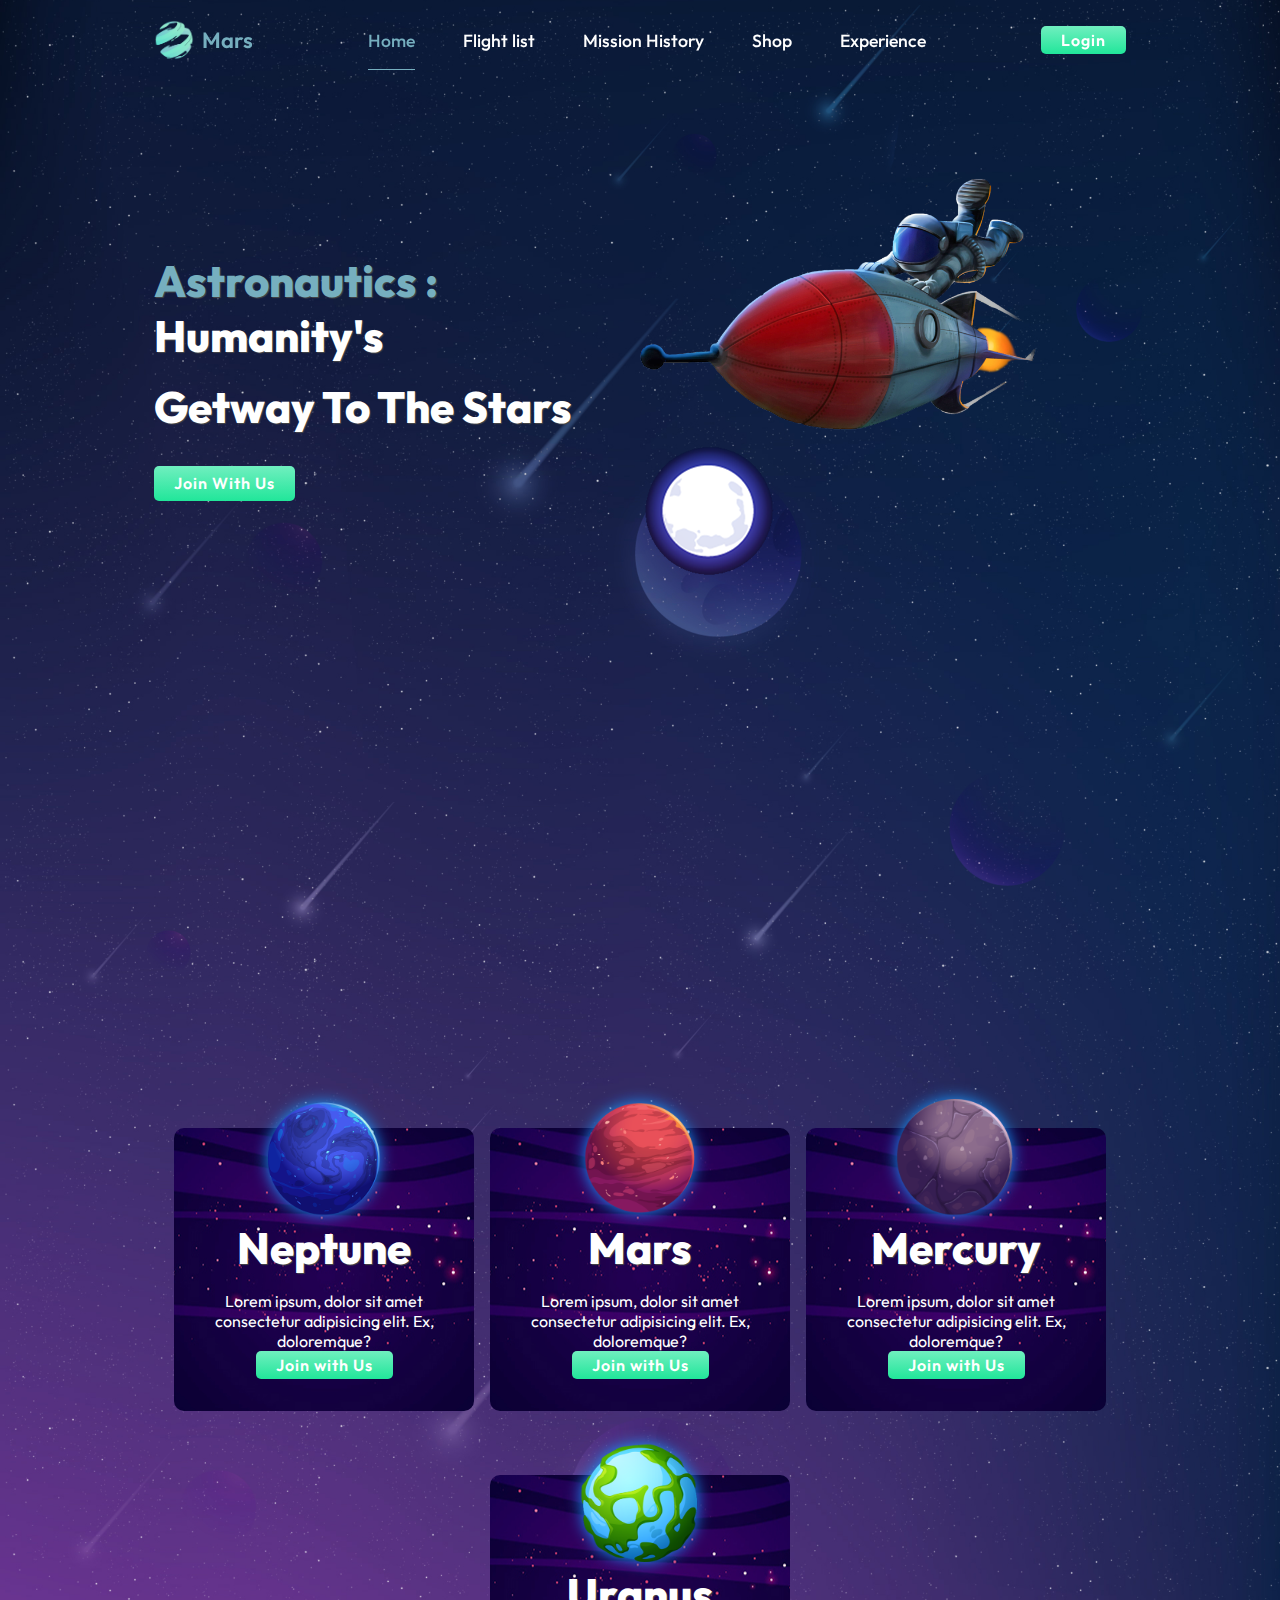
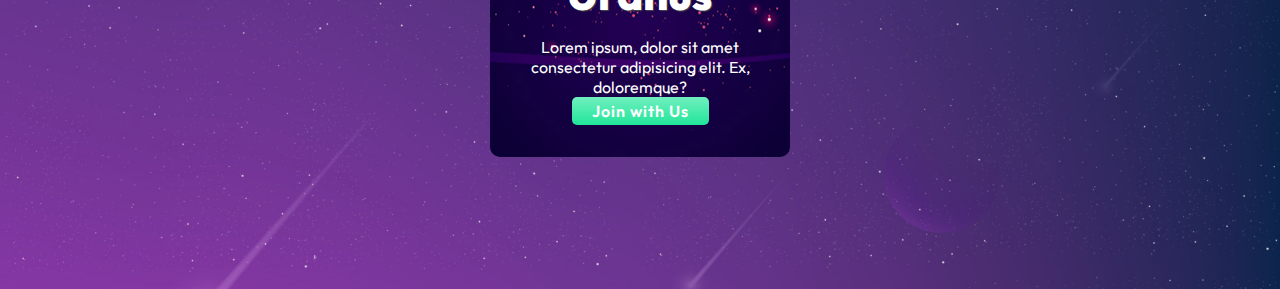
==== codex/index.html @ eab59e4a "Add files via upload" ====
<!DOCTYPE html>
<html lang="en">
<head>
<meta charset="UTF-8">
<meta name="viewport" content="width=device-width, initial-scale=1.0">
<title>Pars Coder || Space Travel</title>
<link rel="stylesheet" href="style.css">
<link href='https://unpkg.com/boxicons@2.1.4/css/boxicons.min.css' rel='stylesheet'>
</head>
<body>
    <header>
         <a href="#" class="logo"><img src="img/logo.png" alt="">Mars</a>
         <ul class="navlist">
          <li class="liLink"><a href="#home" class="nav-item active">Home</a></li>
          <li class="lilink"><a href="#flight-list" class="nav-item">Flight list</a></li>
          <li class="lilink"><a href="#mission-history" class="nav-item">Mission History</a></li>
          <li class="lilink"><a href="#shop" class="nav-item">Shop</a></li>
          <li class="liLink"><a href="#experience" class="nav-item">Experience</a></li>
         </ul>
          
        <div class="right-side">
          <a href="#" class="marsBtn">Login</a>
          <div id="menu-icon" class="bx bx-menu"></div>
        </div>
    </header>

<section id="home" class="home">
       <div class="home-text">
           <h1><span>Astronautics : </span>Humanity's</h1>
           <h2>Getway To The Stars</h2>
           <a href="#" class="marsBtn">Join With Us </a>
        </div>

        <div class="home-img">
            <img src="img/hero.png" alt="" class="hero">
            <img src="img/light-moon.png"  alt="" class="moon-light">
        </div>
        <div class="earth-rotate">
            <img src="img/earthPlanet.png" alt="" class="earth">
        </div>

</section>

<section id="flight-list" class="flight-list">
    <div class="container">
     <div class="flight-box">
      <div class="planet-img">
        <img src="img/neptune.png" alt="">

      </div>
      <h2>Neptune</h2>
      <p>Lorem ipsum, dolor sit amet consectetur adipisicing elit. Ex, doloremque?</p>
      <a href="#" class="marsBtn">Join with Us</a>
     </div>
     <div class="flight-box">
      <div class="planet-img">
        <img src="img/mars.png" alt="">

      </div>
      <h2>Mars</h2>
      <p>Lorem ipsum, dolor sit amet consectetur adipisicing elit. Ex, doloremque?</p>
      <a href="#" class="marsBtn">Join with Us</a>
     </div>
     <div class="flight-box">
      <div class="planet-img">
        <img src="img/mercury.png" alt="">

      </div>
      <h2>Mercury</h2>
      <p>Lorem ipsum, dolor sit amet consectetur adipisicing elit. Ex, doloremque?</p>
      <a href="#" class="marsBtn">Join with Us</a>
     </div>
     <div class="flight-box">
      <div class="planet-img">
        <img src="img/uranus.png" alt="">

      </div>
      <h2>Uranus</h2>
      <p>Lorem ipsum, dolor sit amet consectetur adipisicing elit. Ex, doloremque?</p>
      <a href="#" class="marsBtn">Join with Us</a>
     </div>
    </div>
</section>
    

<script src="script.js"></script>
</body>
---- codex/style.css ----
@import url('https://fonts.googleapis.com/css?family=Outfit:wght@100; 200;300;400;500;600;700; 800& display=swap');
*{
margin: 0;
padding: 0;
box-sizing: border-box;
scroll-behavior: smooth;
text-decoration: none;
list-style: none;
}

body{
font-family: "Outfit", sans-serif;
background-image: url(img/background.jpg);
background-size: cover;
background-repeat: no-repeat;
background-position: center;
overflow-x: hidden;
}
::-webkit-scrollbar{
    height: 0;
    width: .5rem;}
::-webkit-scrollbar-track{
    background: #000;}
::-webkit-scrollbar-thumb{
    background: var(--hover-color);
    border-radius: 5rem;
}

:root {
    --color-text : #cdc6c3;
    --hover-color: #76afbf;
    --neon-box-shadow: 0 0 .5rem #70efbf;
    --index: calc(1vw + 1vh);
}

a{
color:#fff;
}

header{
position: fixed;
left: 0;
top: 0;
width: 100%;
padding: 20px 12%;
display: flex;
align-items: center;
justify-content: space-between;
z-index: 1000;
}

.logo{
display: flex;
align-items: center;
column-gap: 0.5rem;
font-weight: 600;
font-size: 22px;
color: var(--hover-color);
}
.logo img{
max-width: 100%;
width: 40px; 
height: auto;
}

header .navlist{
    display: flex;
}
.navlist li{
    margin: 0 1.5rem;
}
.navlist li .nav-item{
    position: relative;
    padding: 17px 0;
    font-weight: 500;
    font-size: 1.1rem;
    transition: all .2s ease;
}
.navlist li .nav-item:hover{
    color: var(--hover-color);
}
.navlist li .nav-item::before{
    content: "";
    position: absolute;
    left: 0;
    bottom: -1px;
    width: 0;
    height: 1px;
    background: var( --hover-color);
    border-radius: 50%;
    transition: all .3s ease;
    }
.navlist li .nav-item:hover::before{
    width: 100%
    }
.navlist li .active{
    color: var(--hover-color);
    border-bottom: 1px solid var(--hover-color);
}

.right-side {
    display: flex;
    align-items: center;
}
.marsBtn{
    background: linear-gradient(180deg,#70efbf 0 , #21e69a 100%);
    height: 28px;
    line-height: 28px;
    border-radius: 5px;
    padding: 0 20px;
    font-weight: 600;
    letter-spacing: 1px;
    transition: all .3s ease;
    white-space: nowrap;
    display: inline-block;
}
.marsBtn:hover{
    background: linear-gradient(180deg ,#70efbf 0, #21e69a 100%);
    box-shadow: 0 3px 9px #25b981;
}
    
#menu-icon{
color: var(--hover-color);
font-size: 2.5rem ;
display: none;
}

section{
    padding: 100px 12%;
}
    /* Home section css */
    .home-img img.hero{
    max-width: 100%;
    width: 400px;
    height: auto;
    animation: floatImg 6s ease-in-out infinite;
}

    .earth-rotate{
    width: 100%;
    }
    .earth-rotate img.earth{
    position: absolute;
    margin-left: auto;
    margin-right: auto;
    left: 0;
    right: 0;
    z-index:-1;
    width: calc(var(--index)*45);
    animation: rotate 300s infinite linear;
    }

   
    
.home{ height: 100vh;
    display: grid;
    align-items: center;
    grid-template-columns: repeat(2 , 1fr);
    color: #fff;
    width: 100%;
}
       
    
.home-text h1, h2{
        font-size: calc(var(--index)*2);
        margin-bottom: 1rem;
        font-weight: 800;
        text-shadow: 1px 1px 1px #474747;
    }

.home-text .marsBtn{
        margin-top: 1rem;
        height: 35px;
        line-height: 35px;
}
    
span{
    color: var(--hover-color);
}
.home-img {
    position: relative;
    }
.img.moon-light {
    position: absolute;
    left: 0;
    mix-blend-mode: screen;
    width: 90px;
}

.flight-list {
    position: relative;

}
.flight-list .container{
    margin-top: 6rem;
    display: flex;
    justify-content: center;
    align-items: center;
    flex-wrap: wrap;
    position: relative;
}

.container .flight-box{
    width: 300px;
    padding: 2rem 1.5rem 2rem;
    text-align: center;
    background-image: url(img/cardBg.jpg);
    background-position: center;
    border-radius: 10px;
    color: #fff ;
    z-index: 2;
    margin: 2rem .5rem;

}
.flight-box img{
    width: 120px;
    margin: -4rem auto 0 auto;
    animation: floatImg 6s ease-in-out infinite;
    filter: drop-shadow(0 0 .5rem #1797ff);
}
































@keyframes rotate{
    from{transform: rotate(0deg);}
    
    to{
    transform: rotate(360deg);
    }
}  

@keyframes floatImg{
    0%{
        transform: translateY(0);
    }
    50%{
        transform: translateY(-14px);
    }

    100%{
        transform: translateY(0);
    }
}
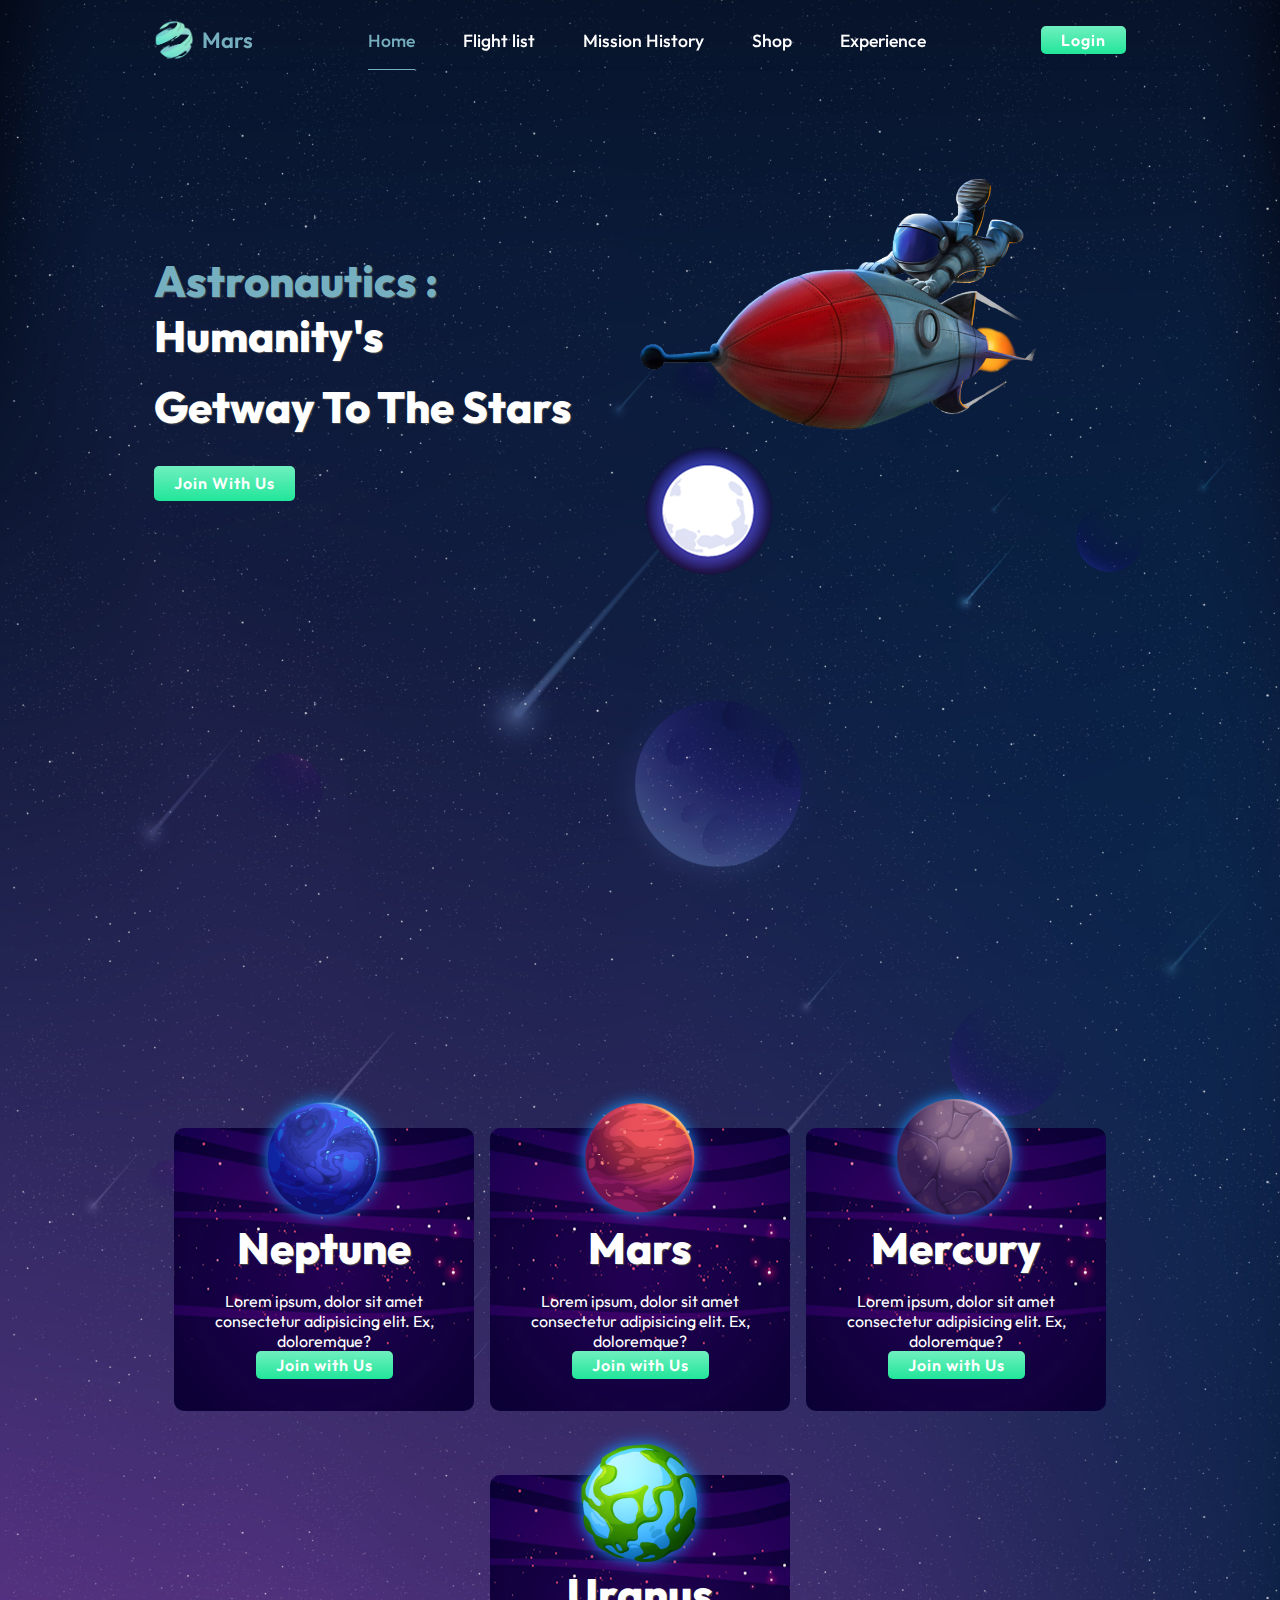
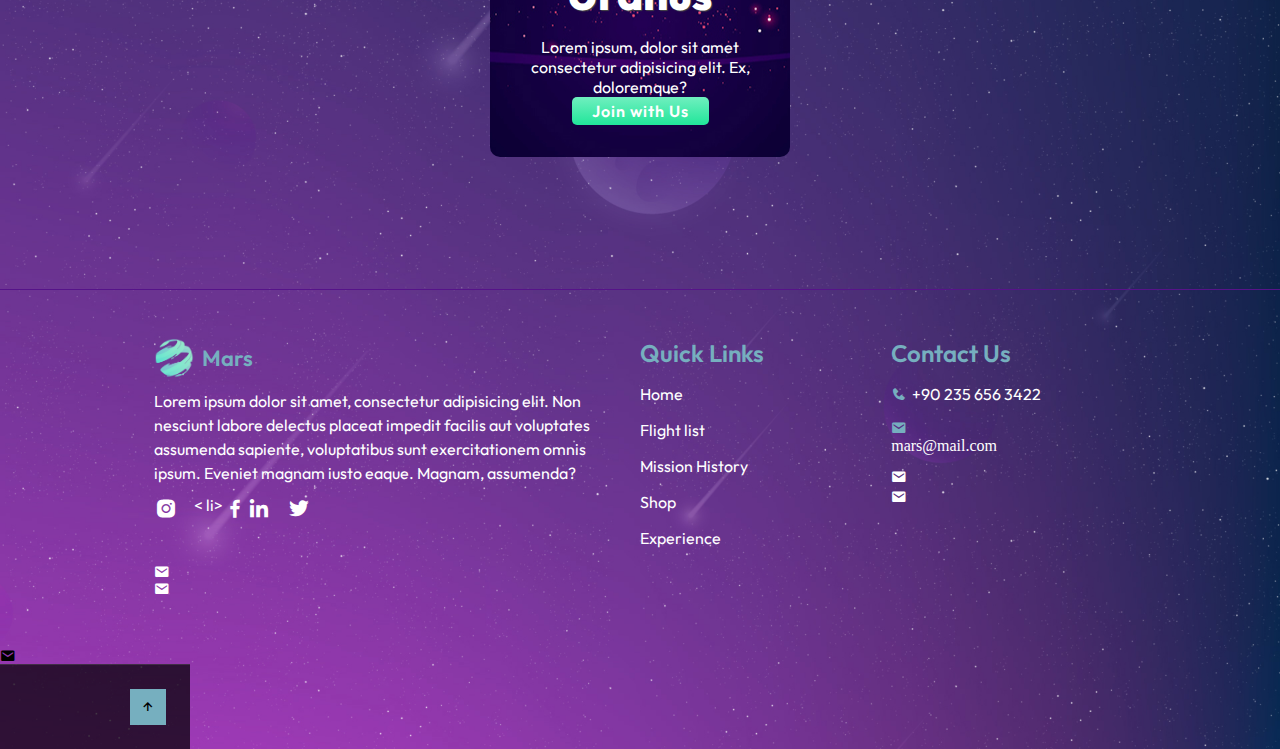
==== commit 843a3932: "commit message" ====
--- a/codex/index.html
+++ b/codex/index.html
@@ -81,7 +81,47 @@
      </div>
     </div>
 </section>
-    
+
+    <!-- footer -->
+
+    <footer>
+      <div class="container-foot">
+      
+      <div class="leftBox">
+      <a href="#" class="logo"><img src="img/logo.png" alt="">Mars</a>
+      <p>Lorem ipsum dolor sit amet, consectetur adipisicing elit. Non nesciunt labore delectus placeat impedit facilis aut voluptates assumenda sapiente, voluptatibus sunt exercitationem omnis ipsum. Eveniet magnam iusto eaque. Magnam, assumenda?</p>
+      <ul class="social-media">
+      <li><a href="#"><i class='bx bxl-instagram-alt' ></i></a></li> <
+      li><a href="#"><i class='bx bxl-facebook'></i></a></li>
+      <li><a href="#"><i class='bx bxl-linkedin'></i></a></li>
+      <li><a href="#"><i class='bx bxl-twitter' ></i></a></li>
+      </ul>
+      </div>
+      <div class="center-box">
+      <h3 class="title">Quick Links</h3>
+      <ul class="quick-menu">
+      <li class="liLink"><a href="#home" class="nav-item active">Home</a></li>
+      <li class="liLink"><a href="#flight-list" class="nav-item">Flight list</a></li>
+      <li class="liLink"><a href="#mission-history" class="nav-item">Mission History</a></li>
+      <li class="liLink"><a href="#shop" class="nav-item">Shop</a></li> 
+      <li class="liLink"><a href="#experience" class="nav-item">Experience</a></li>
+      </ul>
+      </div>
+      <div class="rightBox">
+      <h3 class="title">Contact Us</h3>
+      <ul class="info">
+      <li><span><i class='bx bxs-phone'></i> <p><a href="#">+90 235 656 3422</a></p></span></li>
+      <li><span><i class='bx bxs-envelope'> <p><a href="#">mars@mail.com</a></p></span></li>
+      </ul>
+      </div>
+      </div>
+      </footer>
+
+      <div class="copyRight">
+          <p class="scroll-top">WWWWWWW</p>
+          <a href="#home"><i class="bx bx-up-arrow-alt"></i></a>
+      </div>
+     
 
 <script src="script.js"></script>
 </body>--- a/codex/style.css
+++ b/codex/style.css
@@ -219,35 +219,127 @@
     filter: drop-shadow(0 0 .5rem #1797ff);
 }
 
-
-
-
-
-
-
-
-
-
-
-
-
-
-
-
-
-
-
-
-
-
-
-
-
-
-
-
-
-
+/* footer section */
+
+footer {
+    width: 100%;
+    height: auto;
+    background:rgba(red, green, blue, alpha);
+    padding: 3rem 12%;
+    color: #fff;
+    border-top: 1px solid #561389;
+    }
+
+    .container-foot{
+    width: 100%;
+    display: grid;
+    grid-template-columns: 2fr 1fr 1fr;
+    grid-gap: 1rem;
+    }
+
+    .container-foot .leftBox .social-media{
+    display: flex;
+    }
+
+    .container-foot .title{
+    font-size: 1.5rem;
+    color: var(--hover-color);
+    font-weight: 600;
+    }
+
+    .leftBox p{
+    padding: 10px 0;
+    line-height: 1.5rem;
+    }
+
+    .social-media a{
+        font-size: 1.5rem;
+    }
+    
+    .social-media a:hover{
+        color: var(--hover-color);
+    }
+
+    .social-media li{
+        margin-right: 1rem;
+    }
+
+    .quick-menu li{
+        margin-top: 1rem;
+    }
+    
+    .quick-menu li a:hover{
+        color: var(--hover-color);
+    }
+
+    .info li span{
+        display: flex;
+        align-items: center;
+        margin: 1rem  1rem 1rem 0;
+        column-gap: 5px;
+    }
+
+    .copyRight{
+        padding: 1.5rem;
+        width: 100%;
+        display: flex;
+        justify-content: space-between;
+        color: #fff;
+        background: rgba(0, 0 ,0, 0.7);
+        border-top:1px solid rgba(117,117,117,0.3);
+        align-items: center;
+    }
+    .copyRight a{
+        display: inline-flex;
+        align-items: center;
+        background: var(--hover-color);
+        padding: 10px;
+        color:#000
+    }
+    
+
+/* header stickey */
+    header.sticky{
+        background: rgba(0, 0, 0, 0.7);
+        padding: 9px 12%;
+        border-bottom: 1px solid #3e0e62;
+    }
+
+    /* scroll animation */
+
+    .scroll-left{
+        opacity: 0;
+        transform: translateX(40px);
+    }
+
+    .scroll-right{
+        opacity: 0;
+        transform: translateX(-40px);
+    }
+
+    .scroll-top{
+        opacity: 0;
+        transform: translateY(-50px);
+    }
+
+    .scroll-bottom{
+        opacity: 0;
+        transform: translateY(50px);
+    }
+
+    .scroll-scale{
+        opacity: 0;
+        transform: scale(.8);
+    }
+
+    .show-items{
+        opacity: 1;
+        transform: translateX(0);
+        transform: translateY(0);
+        transition: all 2s;
+    }
+
+    /* keyframes */
 
 
 @keyframes rotate{
@@ -269,4 +361,135 @@
     100%{
         transform: translateY(0);
     }
-}+}
+
+@keyframes circleAnimate {
+    100% {
+        opacity: 0;
+        transform: scale(2);
+    }
+}
+
+
+/* media queries */
+@media(max-width:1200px){
+    html{
+    font-size: 95%;
+    }
+    
+    .navlist li{
+    margin: 0 1.2rem;
+    }
+    
+    }
+    
+    @media (max-width: 991px) {
+    header, header.sticky{
+    padding: 12px 3%;
+    }
+    
+    
+    .navlist li .nav-item{
+    padding: 23px 0;
+    
+    }
+    
+    .flight-list .container{
+        margin-top: 0;
+        }
+    
+    section{
+        padding: 50px 3%;
+        }
+    
+    .container-foot {
+        grid-template-columns: repeat(2, 1fr);
+        grid-gap: 2rem;
+        }
+    
+        
+    footer, .copyRight{
+        padding: 2rem 3%;
+    }
+    
+    .mission-history ,
+    .experience{
+        flex-direction: column;
+        height: 100%;
+    }
+    
+    .img-mission{
+        width: auto;
+    }
+    }
+    
+    @media(max-width:768px) {
+    #menu-icon{
+        display: block;
+        margin-left: .7rem;
+        }
+    
+        .navlist{
+        position: absolute;
+        top: 100%;
+        right: 0;
+        flex-direction: column;
+        background: rgba(0, 0, 0, 0.7);
+        height: 100vh;
+        align-items: center;
+        width: 100%;
+        justify-content: center;
+        transition: all .7s ease;
+        }
+    
+    .navlist li{
+        padding: 1.2rem;
+        width: 100%;
+        font-size: 1.4rem;
+    }
+    
+    .home{
+        display: grid;
+        grid-template-columns: 1fr;
+    }
+    
+    .earth-rotate img.earth{
+        animation: none;
+    }
+    
+    .container-foot{
+        display: grid;
+        grid-template-columns: 1fr;
+    }
+    }
+    
+    @media(max-width:503px){
+        .copyRight{
+            display: block;
+            text-align: center;
+        }
+    
+        .copyRight p{
+            margin-bottom: 1rem;
+        }
+    
+        .container .flight-box{
+            width: 60%;
+        }
+    
+        .earth-rotate img.earth{
+            display: none;
+        }
+    
+        .circle-animate{
+            width: 150px;
+            height: 150px;
+            left: 12%;
+        }
+    }
+    
+    
+    
+    
+    
+    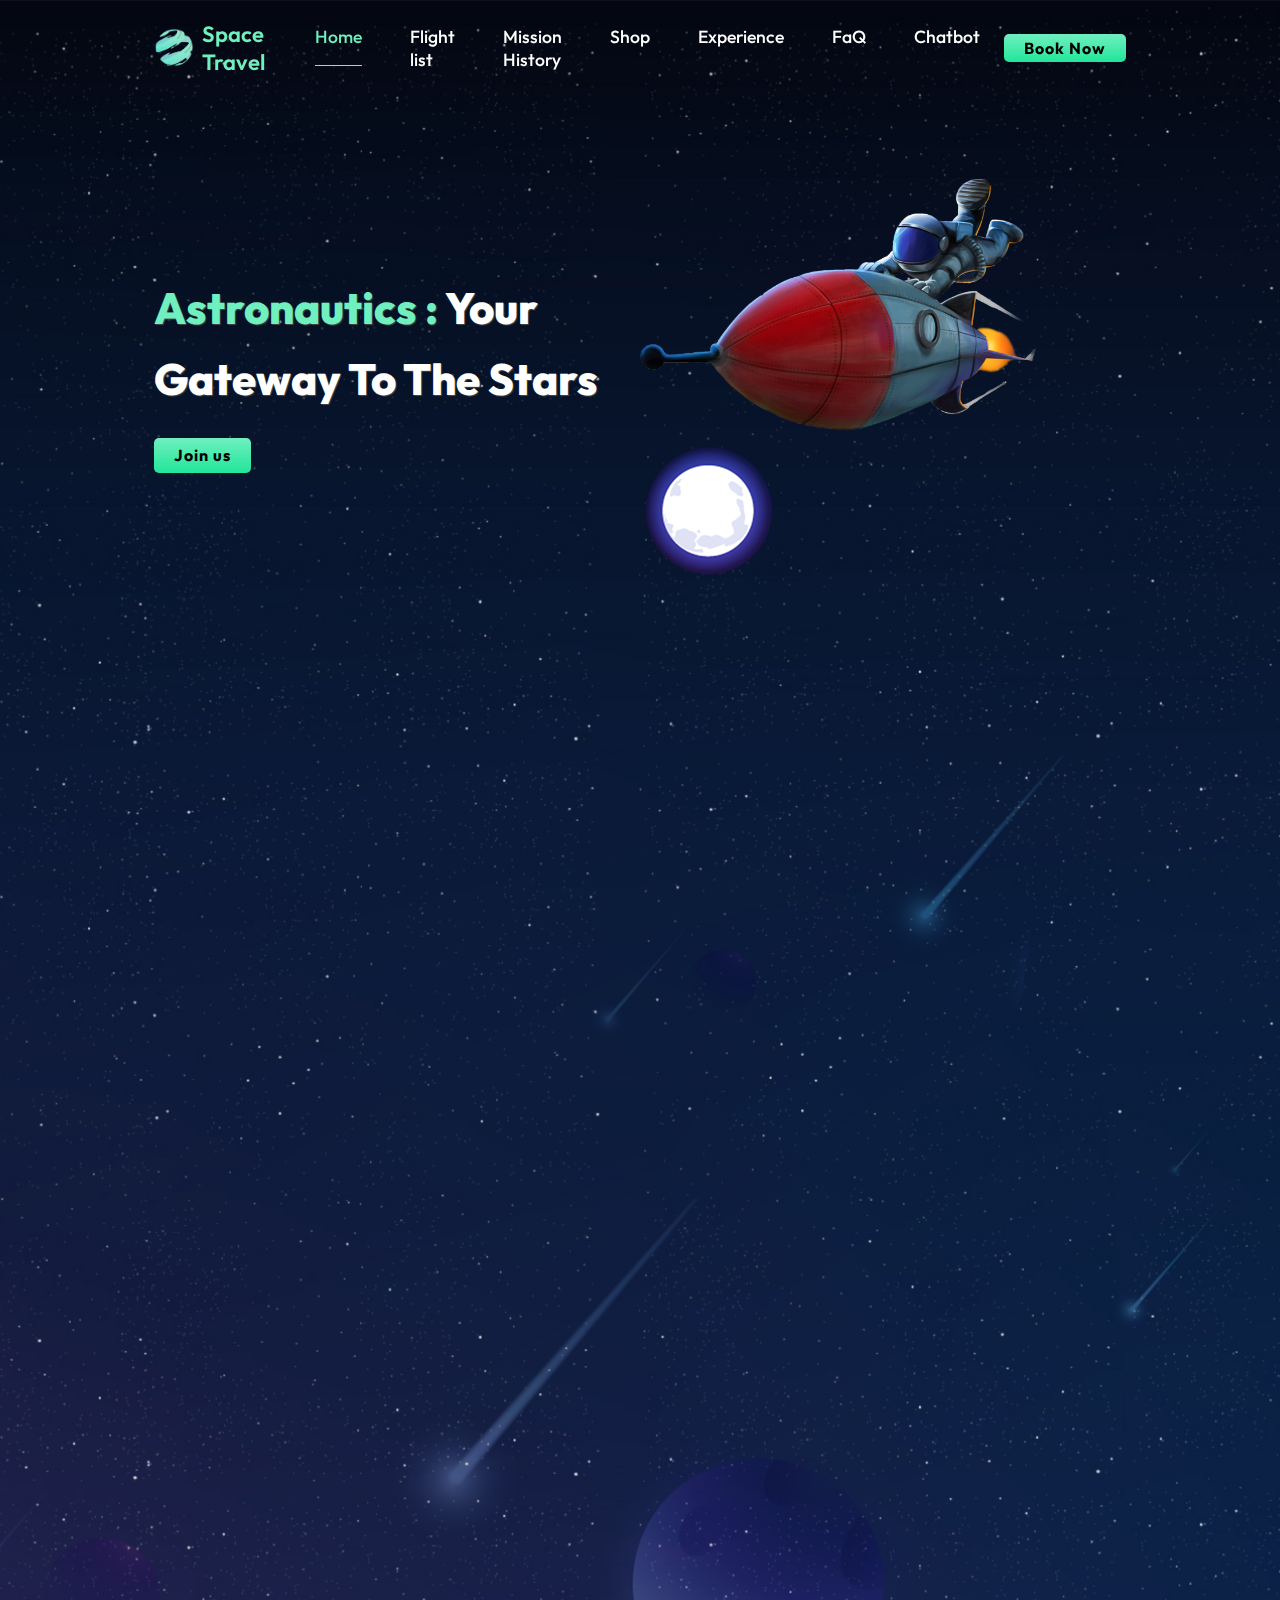
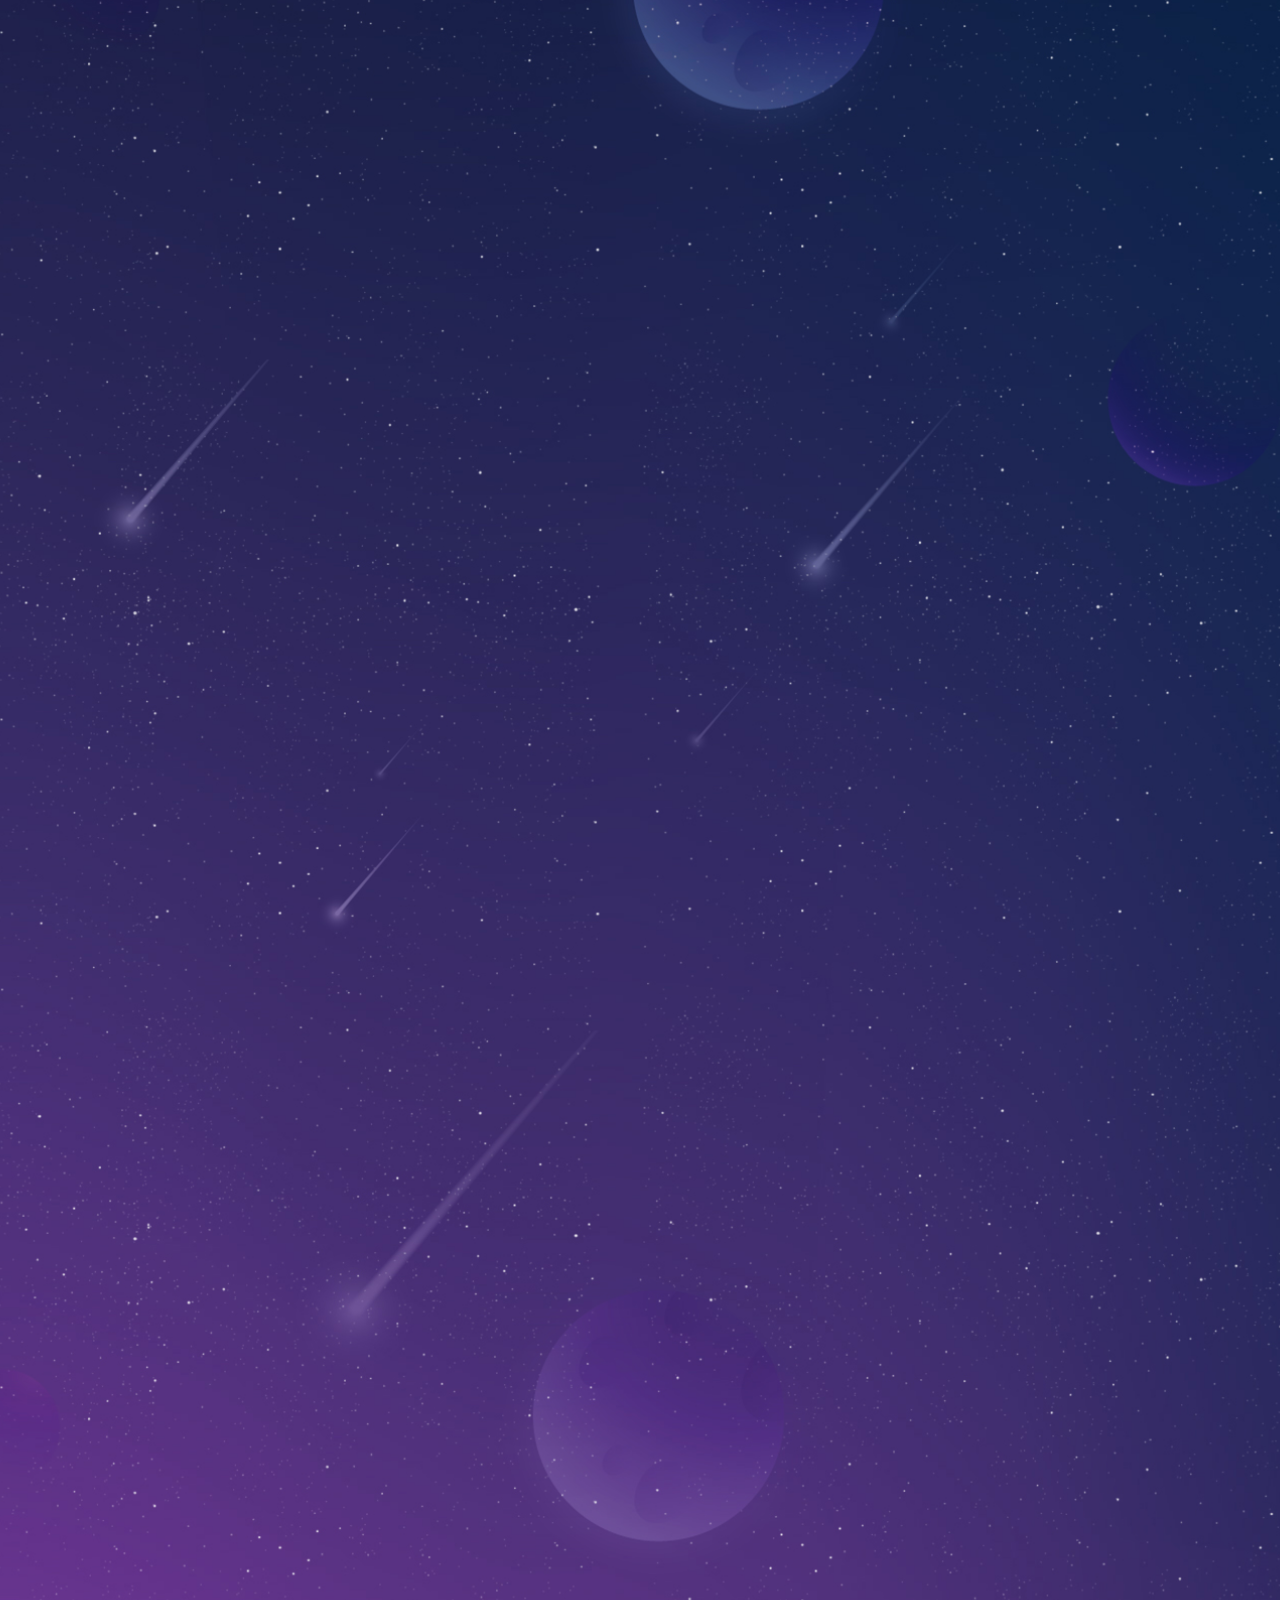
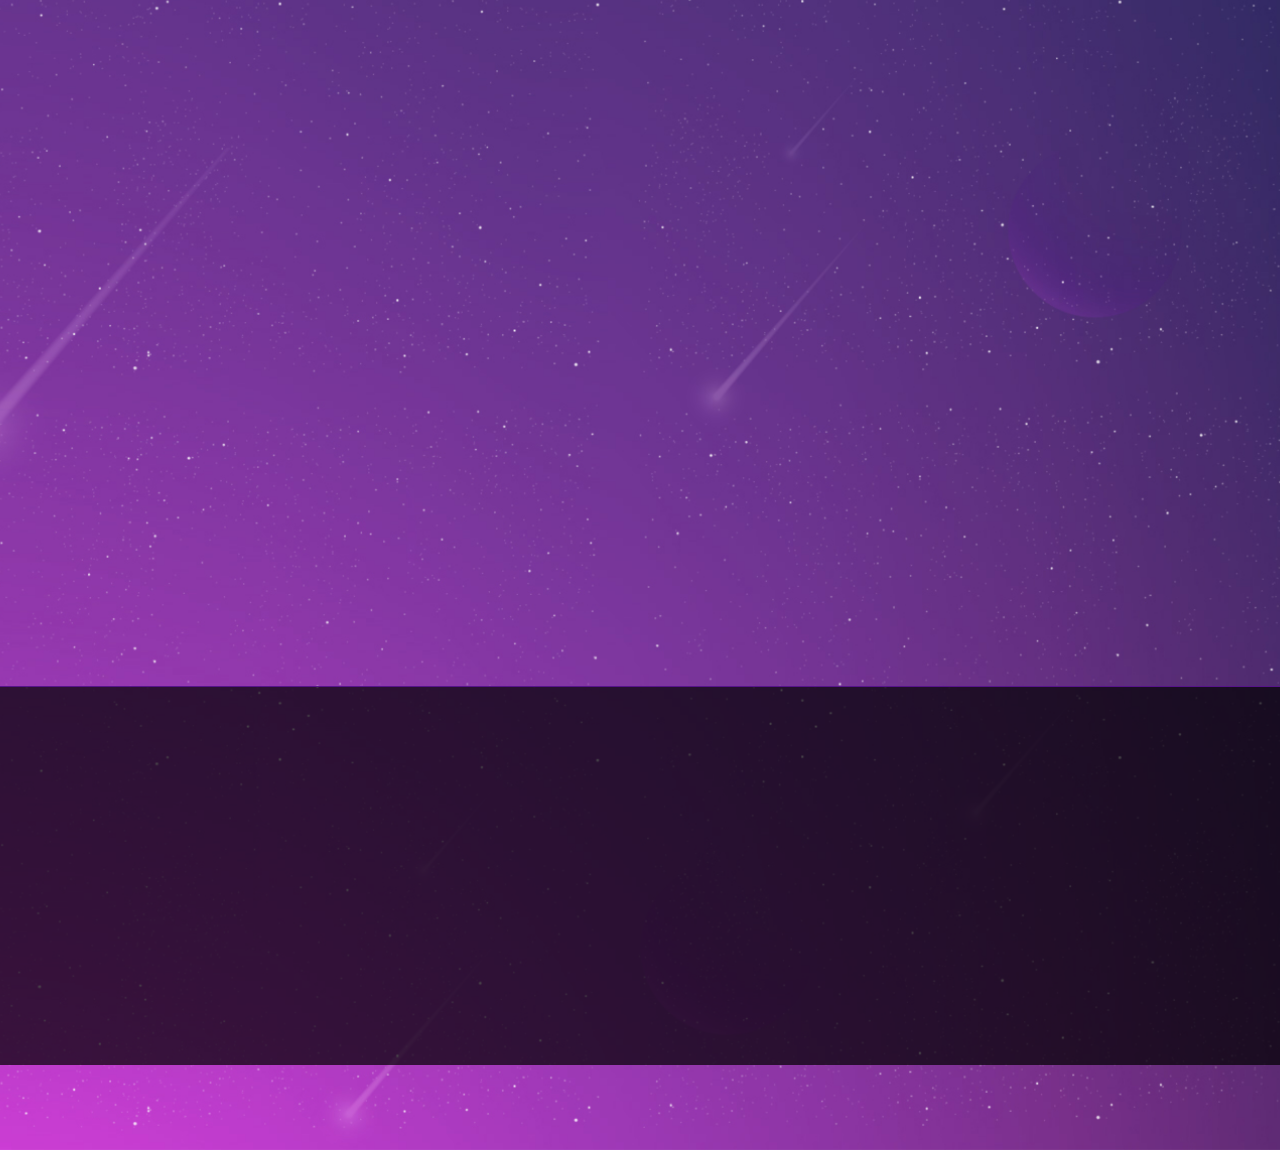
==== commit 52b9af4a: "Add files via upload" ====
--- a/codex/index.html
+++ b/codex/index.html
@@ -1,127 +1,224 @@
 <!DOCTYPE html>
 <html lang="en">
+
 <head>
-<meta charset="UTF-8">
-<meta name="viewport" content="width=device-width, initial-scale=1.0">
-<title>Pars Coder || Space Travel</title>
-<link rel="stylesheet" href="style.css">
-<link href='https://unpkg.com/boxicons@2.1.4/css/boxicons.min.css' rel='stylesheet'>
+  <meta charset="UTF-8">
+  <meta name="viewport" content="width=device-width, initial-scale=1.0">
+  <title>Space Travel</title>
+  <link rel="stylesheet" href="style.css">
+  <!-- <link rel="stylesheet" href="faqcss.css"> -->
+  <link href='https://unpkg.com/boxicons@2.1.4/css/boxicons.min.css' rel='stylesheet'>
 </head>
+
 <body>
-    <header>
-         <a href="#" class="logo"><img src="img/logo.png" alt="">Mars</a>
-         <ul class="navlist">
+  <header>
+    <a href="#" class="logo"><img src="img/logo.png" alt="">Space Travel</a>
+    <ul class="navlist">
+      <li class="liLink"><a href="#home" class="nav-item active">Home</a></li>
+      <li class="lilink"><a href="#flight-list" class="nav-item">Flight list</a></li>
+      <li class="lilink"><a href="#mission-history" class="nav-item">Mission History</a></li>
+      <li class="lilink"><a href="#shop" class="nav-item">Shop</a></li>
+      <li class="liLink"><a href="#experience" class="nav-item">Experience</a></li>
+      <li class="liLink"><a href="faq.html" class="nav-item">FaQ</a></li>
+      <li class="liLink"><a href="Chatbot/index.html" class="nav-item">Chatbot</a></li>
+    </ul>
+
+    <div class="right-side">
+      <a href="form/form.html" class="marsBtn">Book Now</a>
+      <div id="menu-icon" class="bx bx-menu"></div>
+    </div>
+  </header>
+
+  <section id="home" class="home">
+    <div class="home-text scroll-left">
+      <h1><span>Astronautics : </span>Your</h1>
+      <h2>Gateway To The Stars</h2>
+      <a href="form/form.html" class="marsBtn">Join us </a>
+    </div>
+
+    <div class="home-img scroll-right">
+      <img src="img/hero.png" alt="" class="hero">
+      <img src="img/light-moon.png" alt="" class="moon-light">
+    </div>
+    <div class="earth-rotate">
+      <img src="img/earthPlanet.png" alt="" class="earth">
+    </div>
+
+  </section>
+
+  <section id="flight-list" class="flight-list">
+    <div class="container">
+      <div class="flight-box scroll-top">
+        <div class="planet-img">
+          <img src="img/neptune.png" alt="">
+
+        </div>
+        <h2>Neptune</h2>
+        <p>Experience the captivating blue hues and intense winds of Neptune, the most distant and mysterious planet in our solar system.</p>
+        <a href="form/form.html" class="marsBtn">Join us</a>
+      </div>
+      <div class="flight-box scroll-bottom">
+        <div class="planet-img">
+          <img src="img/mars.png" alt="">
+
+        </div>
+        <h2>Mars</h2>
+        <p>Embark on a thrilling adventure to Mars, the red planet, and explore its vast deserts, valleys, and intriguing landscapes.</p>
+        <a href="form/form.html" class="marsBtn">Join us</a>
+      </div>
+      <div class="flight-box scroll-top">
+        <div class="planet-img">
+          <img src="img/mercury.png" alt="">
+
+        </div>
+        <h2>Mercury</h2>
+        <p>Discover Mercury's extreme temperatures and cratered surface up close, as you visit the smallest and fastest orbiting planet around the Sun.</p>
+        <a href="form/form.html" class="marsBtn">Join us</a>
+      </div>
+      <div class="flight-box scroll-bottom">
+        <div class="planet-img">
+          <img src="img/uranus.png" alt="">
+
+        </div>
+        <h2>Uranus</h2>
+        <p>Visit Uranus, the stunning ice giant, and witness its unique sideways rotation and striking blue-green atmosphere during this unforgettable journey.</p>
+        <a href="form/form.html" class="marsBtn">Join us</a>
+      </div>
+    </div>
+  </section>
+
+
+
+  <section id="mission-history" class="mission-history">
+    <div class="img-mission scroll-left">
+      <div class="circle-animate">
+        <span style="--i:0;"></span>
+        <span style="--i:1;"></span>
+        <span style="--i:2;"></span>
+        <span style="--i:3;"></span>
+      </div>
+      <img src="img/Spaceship.png" alt="">
+    </div>
+
+    <div class="text-mission scroll-right">
+      <h3>Experience the wonders of space like never before</h3>
+      <p>we are pioneering the future of space exploration and travel, opening up the cosmos for adventurers, dreamers, and innovators. Whether you're looking to orbit the Earth, explore the moon, or venture beyond, your journey starts here.</p>
+      <div class="mission-btn">
+        <a href="form/form.html" class="marsBtn">Join us</a>
+      </div>
+    </div>
+  </section>
+
+  <section id="shop" class="flight-list shop">
+    <div class="container">
+      <div class="flight-box scroll-top">
+        <img src="img/helmet.png" alt="">
+        <div class="title">Helmet</div>
+        <div class="title">$5000</div>
+        <p>A lightweight, durable space helmet with advanced visor protection, communication systems, and oxygen supply for space exploration.</p>
+        <a href="#" class="marsBtn">Shop Now</a>
+      </div>
+      <div class="flight-box scroll-bottom">
+        <img src="img/space-suit.jpg" alt="">
+        <div class="title">Spacesuit</div>
+        <div class="title">$5000</div>
+        <p>A high-tech, pressurized spacesuit designed for mobility, life support, radiation protection, and temperature regulation in extreme environments.</p>
+        <a href="#" class="marsBtn">Shop Now</a>
+      </div>
+      <div class="flight-box scroll-top">
+        <img src="img/mars-rock.jpg" alt="">
+        <div class="title">Mars Rock</div>
+        <div class="title">$5000</div>
+        <p>A lightweight, reddish volcanic rock found on Mars, rich in iron oxide, giving it its distinct color.</p>
+        <a href="#" class="marsBtn">Shop Now</a>
+      </div>
+      <div class="flight-box scroll-bottom">
+        <img src="img/moon.png" alt="">
+        <div class="title">Lunar Soil</div>
+        <div class="title">$5000</div>
+        <p> A fine, powdery mix of dust and rock fragments, rich in silicates, formed by meteorite impacts.</p>
+        <a href="#" class="marsBtn">Shop Now</a>
+      </div>
+    </div>
+    <div class="shop-btn scroll-scale">
+      <a href="" class="marsBtn">More Products</a>
+    </div>
+  </section>
+  <section id="experience" class="experience mission-history">
+    <div class="img-mission scroll-left">
+      <div class="circle-animate">
+        <span style="--i:0;"></span>
+        <span style="--i:1;"></span>
+        <span style="--i:2;"></span>
+        <span style="--i:3;"></span>
+      </div>
+      <img src="img/astronaut.png" alt="">
+    </div>
+
+    <div class="text-mission scroll-right">
+      <h2>Why Choose Us?</h2>
+      <p><h3>Unparalleled Safety :</h3>
+        Built on cutting-edge technology and decades of spaceflight expertise, we prioritize your safety at every stage of the mission.
+        <br><br>
+        <h3>World-Class Experience:</h3>
+        Our crew and partners include the brightest minds in aerospace engineering, ensuring that every mission is seamless, inspiring, and unforgettable.
+        <br><br>
+        <h3>Customized Adventures:</h3>
+        
+        Whether you're a thrill-seeker or a science enthusiast, we offer personalized space experiences that fit your aspirations. Choose from lunar missions, orbital tours, and deep-space expeditions.</p>
+      <div class="mission-btn">
+        <a href="form/form.html" class="marsBtn">Join us</a>
+      </div>
+    </div>
+  </section>
+
+  <footer>
+    <div class="container-foot">
+
+      <div class="leftBox scroll-top">
+        <a href="#" class="logo"><img src="img/logo.png" alt="">Mars</a>
+        <p>Lorem ipsum dolor sit amet, consectetur adipisicing elit. Non nesciunt labore delectus placeat impedit
+          facilis aut voluptates assumenda sapiente, voluptatibus sunt exercitationem omnis ipsum. Eveniet magnam iusto
+          eaque. Magnam, assumenda?</p>
+        <ul class="social-media">
+          <li><a href="#"><i class='bx bxl-instagram'></i></a></li>
+          <li><a href="#"><i class='bx bxl-facebook'></i></a></li>
+          <li><a href="#"><i class='bx bxl-linkedin'></i></a></li>
+          <li><a href="#"><i class='bx bxl-twitter'></i></a></li>
+        </ul>
+      </div>
+      <div class="center-box scroll-bottom">
+        <h3 class="title">Quick Links</h3>
+        <ul class="quick-menu">
           <li class="liLink"><a href="#home" class="nav-item active">Home</a></li>
-          <li class="lilink"><a href="#flight-list" class="nav-item">Flight list</a></li>
-          <li class="lilink"><a href="#mission-history" class="nav-item">Mission History</a></li>
-          <li class="lilink"><a href="#shop" class="nav-item">Shop</a></li>
+          <li class="liLink"><a href="#flight-list" class="nav-item">Flight list</a></li>
+          <li class="liLink"><a href="#mission-history" class="nav-item">Mission History</a></li>
+          <li class="liLink"><a href="#shop" class="nav-item">Shop</a></li>
           <li class="liLink"><a href="#experience" class="nav-item">Experience</a></li>
-         </ul>
-          
-        <div class="right-side">
-          <a href="#" class="marsBtn">Login</a>
-          <div id="menu-icon" class="bx bx-menu"></div>
-        </div>
-    </header>
-
-<section id="home" class="home">
-       <div class="home-text">
-           <h1><span>Astronautics : </span>Humanity's</h1>
-           <h2>Getway To The Stars</h2>
-           <a href="#" class="marsBtn">Join With Us </a>
-        </div>
-
-        <div class="home-img">
-            <img src="img/hero.png" alt="" class="hero">
-            <img src="img/light-moon.png"  alt="" class="moon-light">
-        </div>
-        <div class="earth-rotate">
-            <img src="img/earthPlanet.png" alt="" class="earth">
-        </div>
-
-</section>
-
-<section id="flight-list" class="flight-list">
-    <div class="container">
-     <div class="flight-box">
-      <div class="planet-img">
-        <img src="img/neptune.png" alt="">
-
-      </div>
-      <h2>Neptune</h2>
-      <p>Lorem ipsum, dolor sit amet consectetur adipisicing elit. Ex, doloremque?</p>
-      <a href="#" class="marsBtn">Join with Us</a>
-     </div>
-     <div class="flight-box">
-      <div class="planet-img">
-        <img src="img/mars.png" alt="">
-
-      </div>
-      <h2>Mars</h2>
-      <p>Lorem ipsum, dolor sit amet consectetur adipisicing elit. Ex, doloremque?</p>
-      <a href="#" class="marsBtn">Join with Us</a>
-     </div>
-     <div class="flight-box">
-      <div class="planet-img">
-        <img src="img/mercury.png" alt="">
-
-      </div>
-      <h2>Mercury</h2>
-      <p>Lorem ipsum, dolor sit amet consectetur adipisicing elit. Ex, doloremque?</p>
-      <a href="#" class="marsBtn">Join with Us</a>
-     </div>
-     <div class="flight-box">
-      <div class="planet-img">
-        <img src="img/uranus.png" alt="">
-
-      </div>
-      <h2>Uranus</h2>
-      <p>Lorem ipsum, dolor sit amet consectetur adipisicing elit. Ex, doloremque?</p>
-      <a href="#" class="marsBtn">Join with Us</a>
-     </div>
-    </div>
-</section>
-
-    <!-- footer -->
-
-    <footer>
-      <div class="container-foot">
-      
-      <div class="leftBox">
-      <a href="#" class="logo"><img src="img/logo.png" alt="">Mars</a>
-      <p>Lorem ipsum dolor sit amet, consectetur adipisicing elit. Non nesciunt labore delectus placeat impedit facilis aut voluptates assumenda sapiente, voluptatibus sunt exercitationem omnis ipsum. Eveniet magnam iusto eaque. Magnam, assumenda?</p>
-      <ul class="social-media">
-      <li><a href="#"><i class='bx bxl-instagram-alt' ></i></a></li> <
-      li><a href="#"><i class='bx bxl-facebook'></i></a></li>
-      <li><a href="#"><i class='bx bxl-linkedin'></i></a></li>
-      <li><a href="#"><i class='bx bxl-twitter' ></i></a></li>
-      </ul>
-      </div>
-      <div class="center-box">
-      <h3 class="title">Quick Links</h3>
-      <ul class="quick-menu">
-      <li class="liLink"><a href="#home" class="nav-item active">Home</a></li>
-      <li class="liLink"><a href="#flight-list" class="nav-item">Flight list</a></li>
-      <li class="liLink"><a href="#mission-history" class="nav-item">Mission History</a></li>
-      <li class="liLink"><a href="#shop" class="nav-item">Shop</a></li> 
-      <li class="liLink"><a href="#experience" class="nav-item">Experience</a></li>
-      </ul>
-      </div>
-      <div class="rightBox">
-      <h3 class="title">Contact Us</h3>
-      <ul class="info">
-      <li><span><i class='bx bxs-phone'></i> <p><a href="#">+90 235 656 3422</a></p></span></li>
-      <li><span><i class='bx bxs-envelope'> <p><a href="#">mars@mail.com</a></p></span></li>
-      </ul>
-      </div>
-      </div>
-      </footer>
-
-      <div class="copyRight">
-          <p class="scroll-top">WWWWWWW</p>
-          <a href="#home"><i class="bx bx-up-arrow-alt"></i></a>
-      </div>
-     
-
-<script src="script.js"></script>
+          <li class="liLink"><a href="faq.html" class="nav-item">FaQ</a></li>
+          <li class="liLink"><a href="Chatbot/index.html" class="nav-item">Chatbot</a></li>
+        </ul>
+      </div>
+      <div class="rightBox scroll-top">
+        <h3 class="title">Contact Us</h3>
+        <ul class="info">
+          <li><span><i class='bx bxs-phone'></i>
+              <p><a href="#">+90 235 656 3422</a></p>
+            </span></li>
+          <li><span><i class='bx bxs-envelope'></i>
+                <p><a href="#">spacetravelorg@gmail.com</a></p></span></li>
+        </ul>
+      </div>
+    </div>
+
+  </footer>
+
+  <div class="copyRight scroll-top">
+    <p class="scroll-top">Copyright &copy; 2024 || All Rights Reserved.</p>
+
+    <a href="#home"><i class="bx bx-up-arrow-alt"></i></a>
+  </div>
+
+  <!-- <script src="faqjs.js"></script> -->
+  <script src="script.js"></script>
 </body>--- a/codex/style.css
+++ b/codex/style.css
@@ -28,7 +28,7 @@
 
 :root {
     --color-text : #cdc6c3;
-    --hover-color: #76afbf;
+    --hover-color: #70efbf;
     --neon-box-shadow: 0 0 .5rem #70efbf;
     --index: calc(1vw + 1vh);
 }
@@ -108,11 +108,12 @@
     line-height: 28px;
     border-radius: 5px;
     padding: 0 20px;
-    font-weight: 600;
+    font-weight: 700;
     letter-spacing: 1px;
     transition: all .3s ease;
     white-space: nowrap;
     display: inline-block;
+    color: #000;
 }
 .marsBtn:hover{
     background: linear-gradient(180deg ,#70efbf 0, #21e69a 100%);
@@ -201,7 +202,7 @@
 }
 
 .container .flight-box{
-    width: 300px;
+    width: 200px;
     padding: 2rem 1.5rem 2rem;
     text-align: center;
     background-image: url(img/cardBg.jpg);
@@ -217,6 +218,140 @@
     margin: -4rem auto 0 auto;
     animation: floatImg 6s ease-in-out infinite;
     filter: drop-shadow(0 0 .5rem #1797ff);
+    border-radius: 50%;
+
+}
+
+.container .flight-box h2{
+    color: var(--hover-color);
+    font-size: 1.5rem;
+    font-weight: 600;
+    margin: 0;
+
+}
+.flight-box p{
+    color: #dddcdc;
+    line-height: 1.5rem;
+    font-size: .9rem;
+}
+.flight-box .marsBtn{
+    margin-top: 1rem;
+    height: 32px;
+    line-height: 32px;
+    color: #000;
+    font-size: .8rem;
+    font-weight: 800;
+    width: 100%;
+    text-align: center;
+
+}
+/* Mission history */
+.mission-history{
+    display: flex;
+    align-items: center;
+    justify-content: space-between;
+    margin-top:1rem;
+    gap: 1rem;
+
+}
+.img-mission{
+    position: relative;
+    width: 600px;
+}
+.circle-animate{
+    position: absolute;
+    top: 30%;
+    width: 200px;
+    height: 200px;
+    background: var(--hover-color);
+    border-radius: 50%;
+    box-shadow: var(--neon-box-shadow);
+    text-align: right;
+}
+
+.circle-animate span{
+    position: absolute;
+    width: 100%;
+    height: 100%;
+    left: 0;
+    background: inherit;
+    border-radius: inherit;
+    opacity: .4;
+    animation: circleAnimate 4s ease-out infinite;
+    animation-delay: calc(1s *var(--i));
+}
+.img-mission img{
+    width:200px;
+    height: auto;
+    
+    animation: floatImg 4s ease-in-out infinite;
+}
+
+.text-mission{
+    color: #fff;
+}
+.text-mission h3{
+    font-size: 2.5rem;
+    text-shadow: 2px 1px 1px #474747;
+    
+}
+
+.text-mission p{
+    margin:1rem auto;
+    line-height: 2rem;
+    
+}
+
+.text-mission .mission-btn a{
+    margin-top: 1rem;
+    height: 35px;
+    line-height: 35px;
+
+
+}
+/* Shop */
+.shop .flight-box{
+    text-align: left;
+    width: 210px;
+
+}
+
+.shop .flight-box img{
+    animation: none;
+    box-shadow: rgba(0,0,0,0.4) 0px 2px 4px, rgba(0,0,0,0.3)  0px 7px 13px -3px  ,rgba(0,0,0,0.2) 0px -3px 0px inset;
+    filter: none;
+}
+
+.shop .flight-box title{
+    font-size: 22px;
+    font-weight: 700;
+    letter-spacing: 1px;
+    margin: 5px 0;
+}
+
+.shop .flight-box .price{
+    color: var(--hover-color);
+    font-size: 2px;
+    font-weight: 600;
+}
+.shop-btn{
+    text-align: center;
+}
+
+.shop-btn .marsBtn{
+    height: 45px;
+    line-height: 40px;
+}
+/* Experience section */
+.experience .img-mission img{
+    width: 300px;
+}
+
+.experience .circle-animate{
+    position: absolute;
+    left: 15%;
+    width: 150px;
+    height: 150px;
 }
 
 /* footer section */
@@ -224,7 +359,7 @@
 footer {
     width: 100%;
     height: auto;
-    background:rgba(red, green, blue, alpha);
+    background:rgba(0,0,0,0.7);
     padding: 3rem 12%;
     color: #fff;
     border-top: 1px solid #561389;
@@ -248,7 +383,7 @@
     }
 
     .leftBox p{
-    padding: 10px 0;
+    padding: 15px 0;
     line-height: 1.5rem;
     }
 
@@ -272,6 +407,11 @@
         color: var(--hover-color);
     }
 
+    .info li{
+        display: flex;
+        margin: 1rem 1rem 1rem 0;
+        column-gap: 5px;
+    }
     .info li span{
         display: flex;
         align-items: center;
@@ -280,7 +420,7 @@
     }
 
     .copyRight{
-        padding: 1.5rem;
+        padding: 1.5rem 12%;
         width: 100%;
         display: flex;
         justify-content: space-between;
@@ -293,6 +433,7 @@
         display: inline-flex;
         align-items: center;
         background: var(--hover-color);
+        border-radius: 50%;
         padding: 10px;
         color:#000
     }
@@ -339,7 +480,25 @@
         transition: all 2s;
     }
 
-    /* keyframes */
+
+
+
+
+
+
+
+
+
+
+
+
+
+
+
+
+
+
+
 
 
 @keyframes rotate{
@@ -363,13 +522,12 @@
     }
 }
 
-@keyframes circleAnimate {
-    100% {
+@keyframes circleAnimate{
+    100%{
         opacity: 0;
         transform: scale(2);
     }
 }
-
 
 /* media queries */
 @media(max-width:1200px){
@@ -445,9 +603,13 @@
     .navlist li{
         padding: 1.2rem;
         width: 100%;
+        text-align: center;
+    }
+    
+    .navlist li .nav-item{
+        padding: 5px 0;
         font-size: 1.4rem;
     }
-    
     .home{
         display: grid;
         grid-template-columns: 1fr;
@@ -487,9 +649,4 @@
             left: 12%;
         }
     }
-    
-    
-    
-    
-    
     --- a/codex/faqcss.css
+++ b/codex/faqcss.css
@@ -0,0 +1,88 @@
+@import url("https://fonts.googleapis.com/css?family=Quicksand:wght@400;600&display=swap");
+
+*{
+    margin: 0;
+    padding: 0;
+    box-sizing: border-box;
+
+}
+
+body{
+    font-family: "Quicksand",sans-serif;
+    background:#1c1c1c;
+    color:#ffff;
+    background-image: url(img/background.jpg);
+    background-size: cover;
+    background-repeat: no-repeat;
+    background-position: center;
+}
+
+section{
+    min-height: 100vh;
+    width: 80%;
+    margin: 0 auto;
+    display: flex;
+    flex-direction: column;
+    align-items: center;
+}
+
+.title{
+    font-size: 3rem;
+    margin: 5rem 0rem;
+
+}
+.faq{
+    max-width:70%;
+    margin-top:4rem;
+    cursor :pointer;
+    padding-bottom: 1rem;
+    border-bottom: 2px solid #fff;
+}
+
+.question{
+    display: flex;
+    justify-content: space-between;
+    align-items: center;    
+}
+
+.question h3{
+    font-size: 1.8rem;
+}
+
+.answer{
+    max-height: 0;
+    overflow: hidden;
+    transition: max-height 1.5s ease-in-out;
+
+}
+
+.answer p{
+    padding-top: 1rem;
+    line-height: 1.6;
+    font-size: 1.2rem;
+}
+
+.faq.active .answer{
+    max-height:400px;
+    animation: fade 0.5s ease-in-out;
+}
+
+.faq.active svg{
+    transform: rotate(180deg);
+}
+
+svg{
+    transition: transform .5s ease-in;
+    padding-left: 0.2rem;
+}
+
+@keyframes fade{
+    from{
+        opacity: 0;
+        transform: translateY(-10px);
+    }
+    to{
+        opacity: 1;
+        transform: translateY(0px);
+    }
+}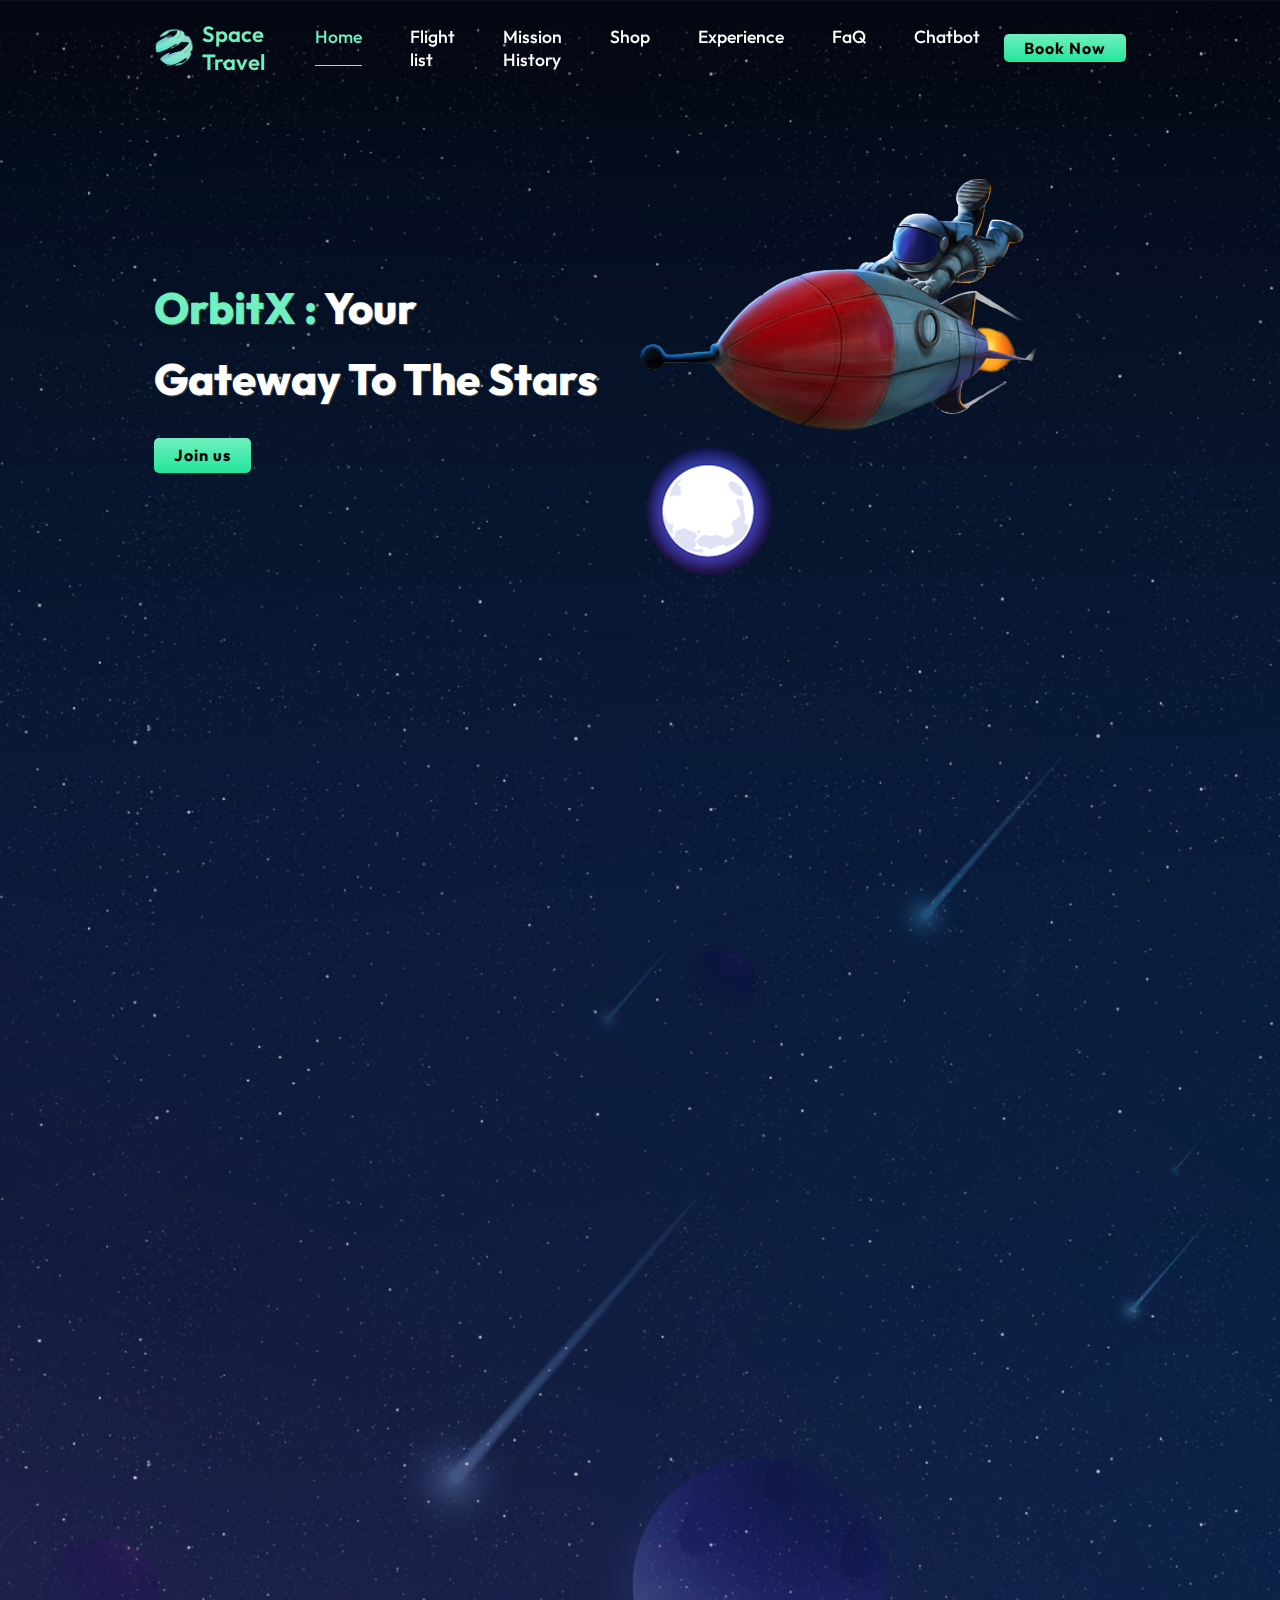
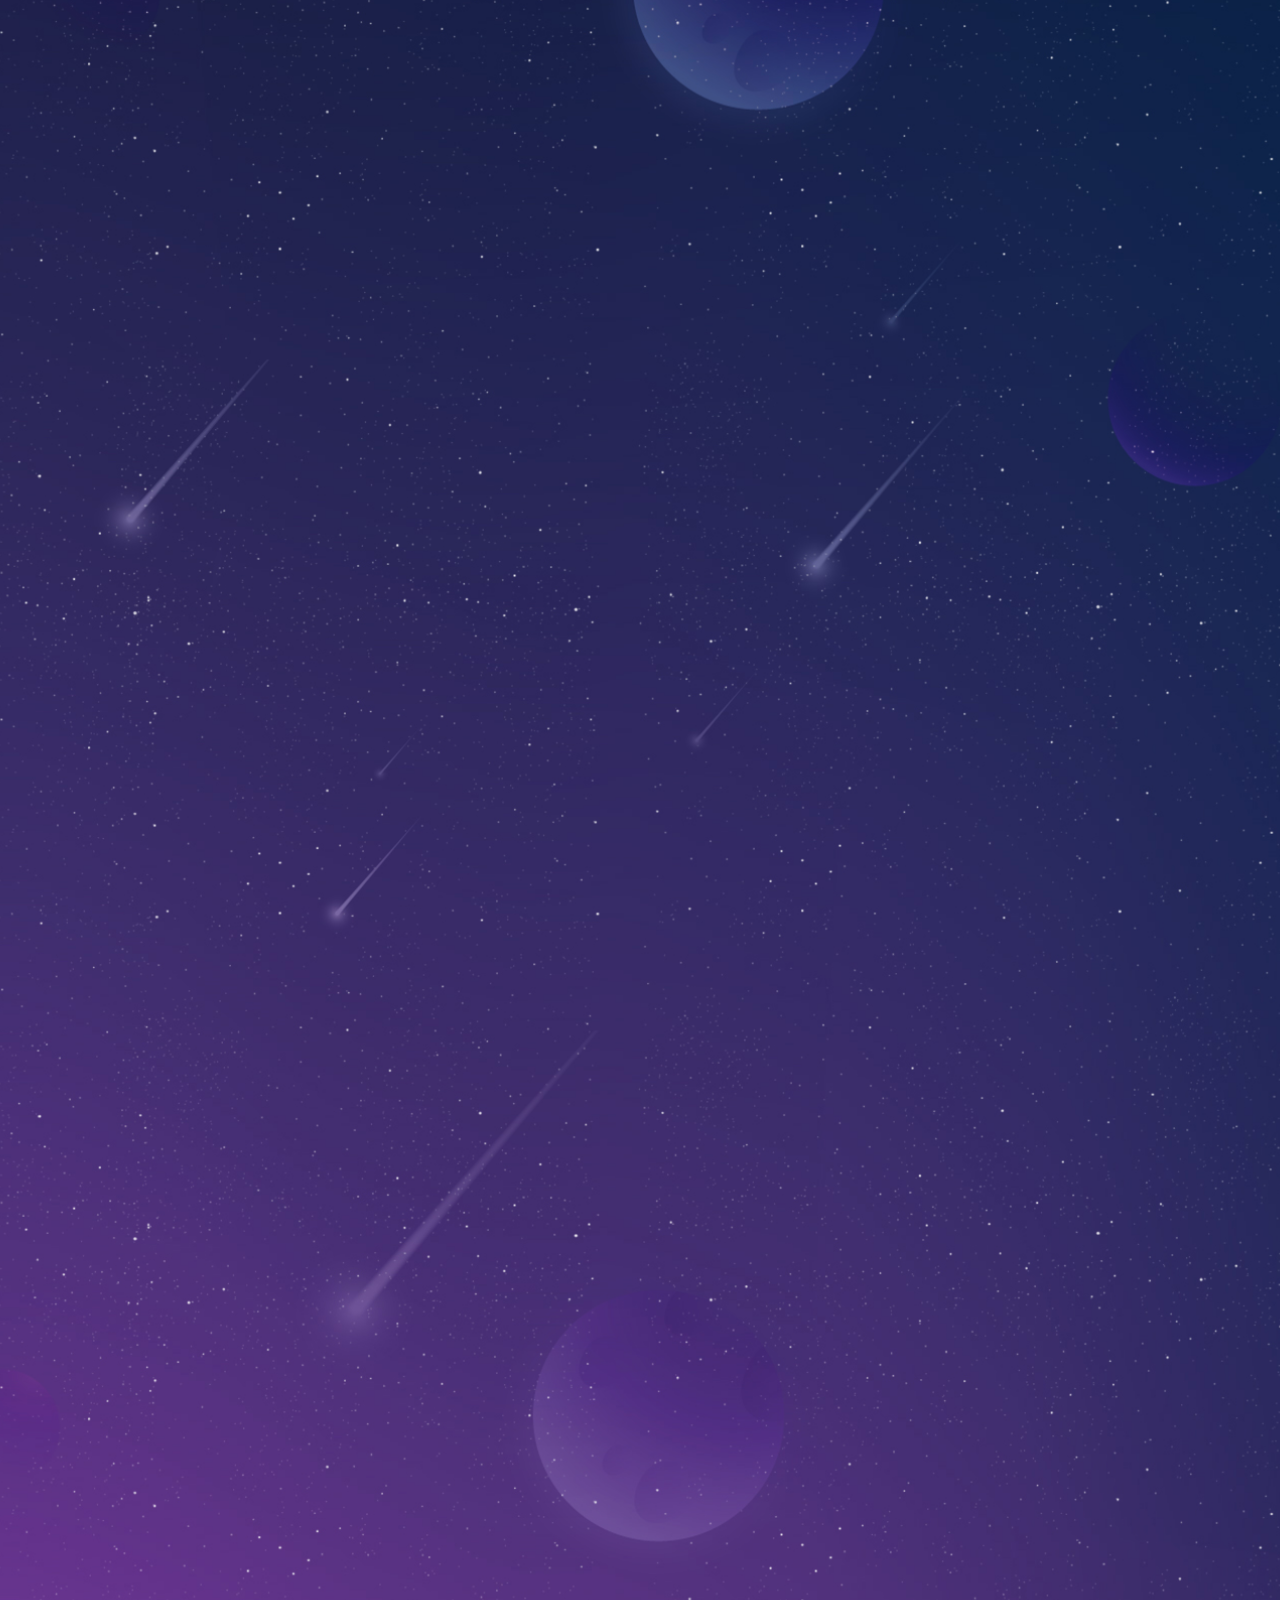
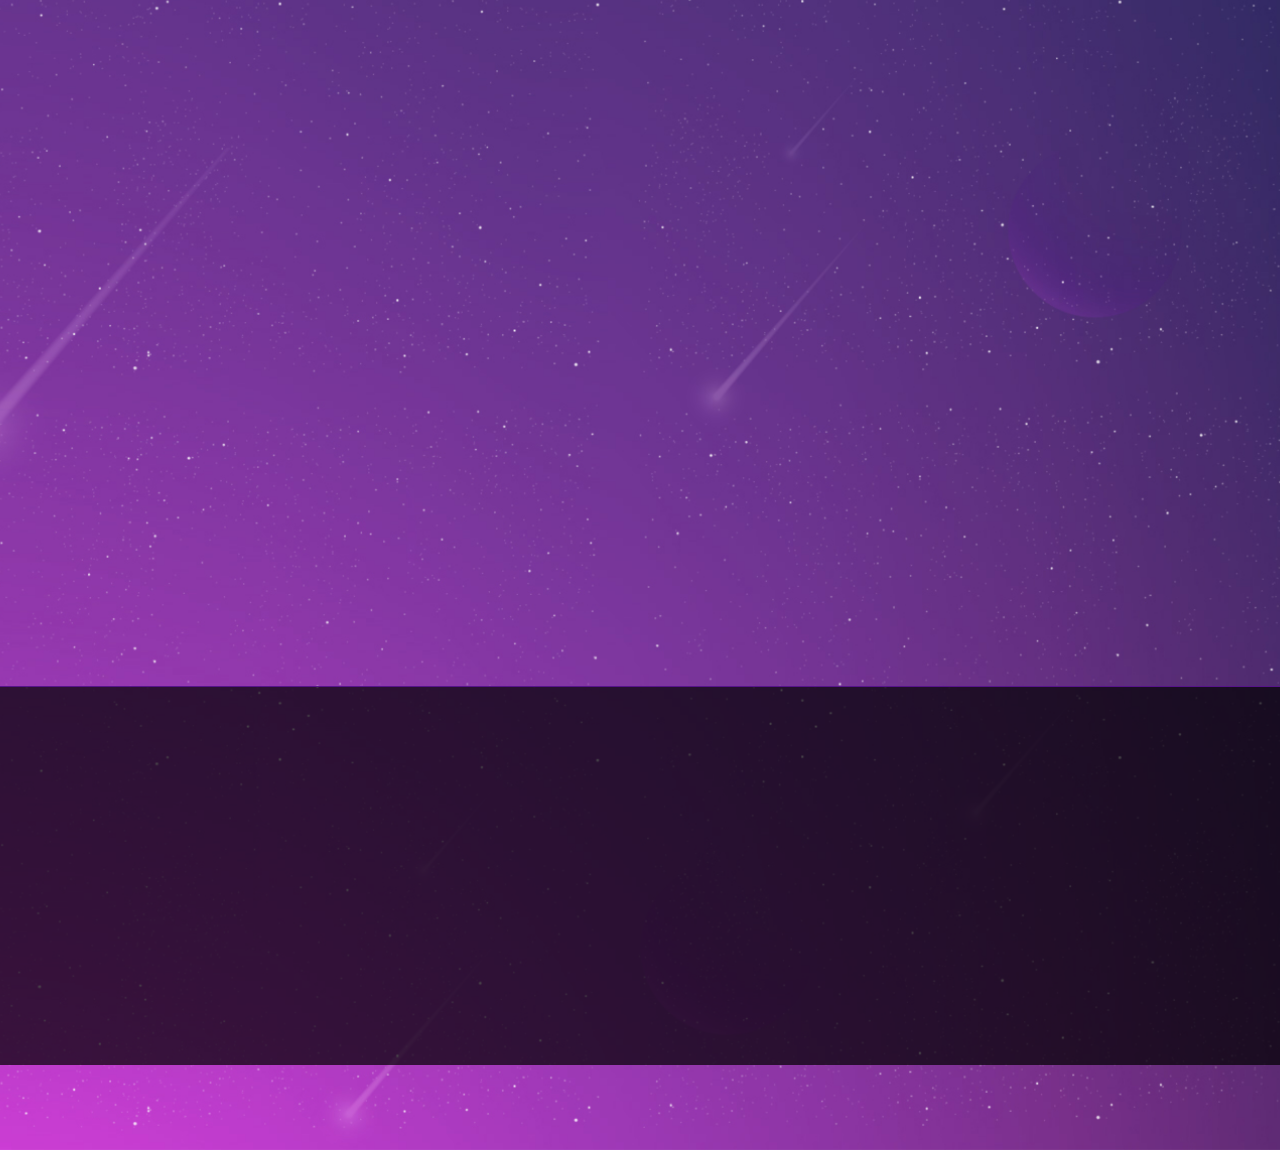
==== commit 7af5127c: "Update index.html" ====
--- a/codex/index.html
+++ b/codex/index.html
@@ -4,7 +4,7 @@
 <head>
   <meta charset="UTF-8">
   <meta name="viewport" content="width=device-width, initial-scale=1.0">
-  <title>Space Travel</title>
+  <title>OrbitX</title>
   <link rel="stylesheet" href="style.css">
   <!-- <link rel="stylesheet" href="faqcss.css"> -->
   <link href='https://unpkg.com/boxicons@2.1.4/css/boxicons.min.css' rel='stylesheet'>
@@ -31,7 +31,7 @@
 
   <section id="home" class="home">
     <div class="home-text scroll-left">
-      <h1><span>Astronautics : </span>Your</h1>
+      <h1><span>OrbitX : </span>Your</h1>
       <h2>Gateway To The Stars</h2>
       <a href="form/form.html" class="marsBtn">Join us </a>
     </div>
@@ -221,4 +221,4 @@
 
   <!-- <script src="faqjs.js"></script> -->
   <script src="script.js"></script>
-</body>+</body>
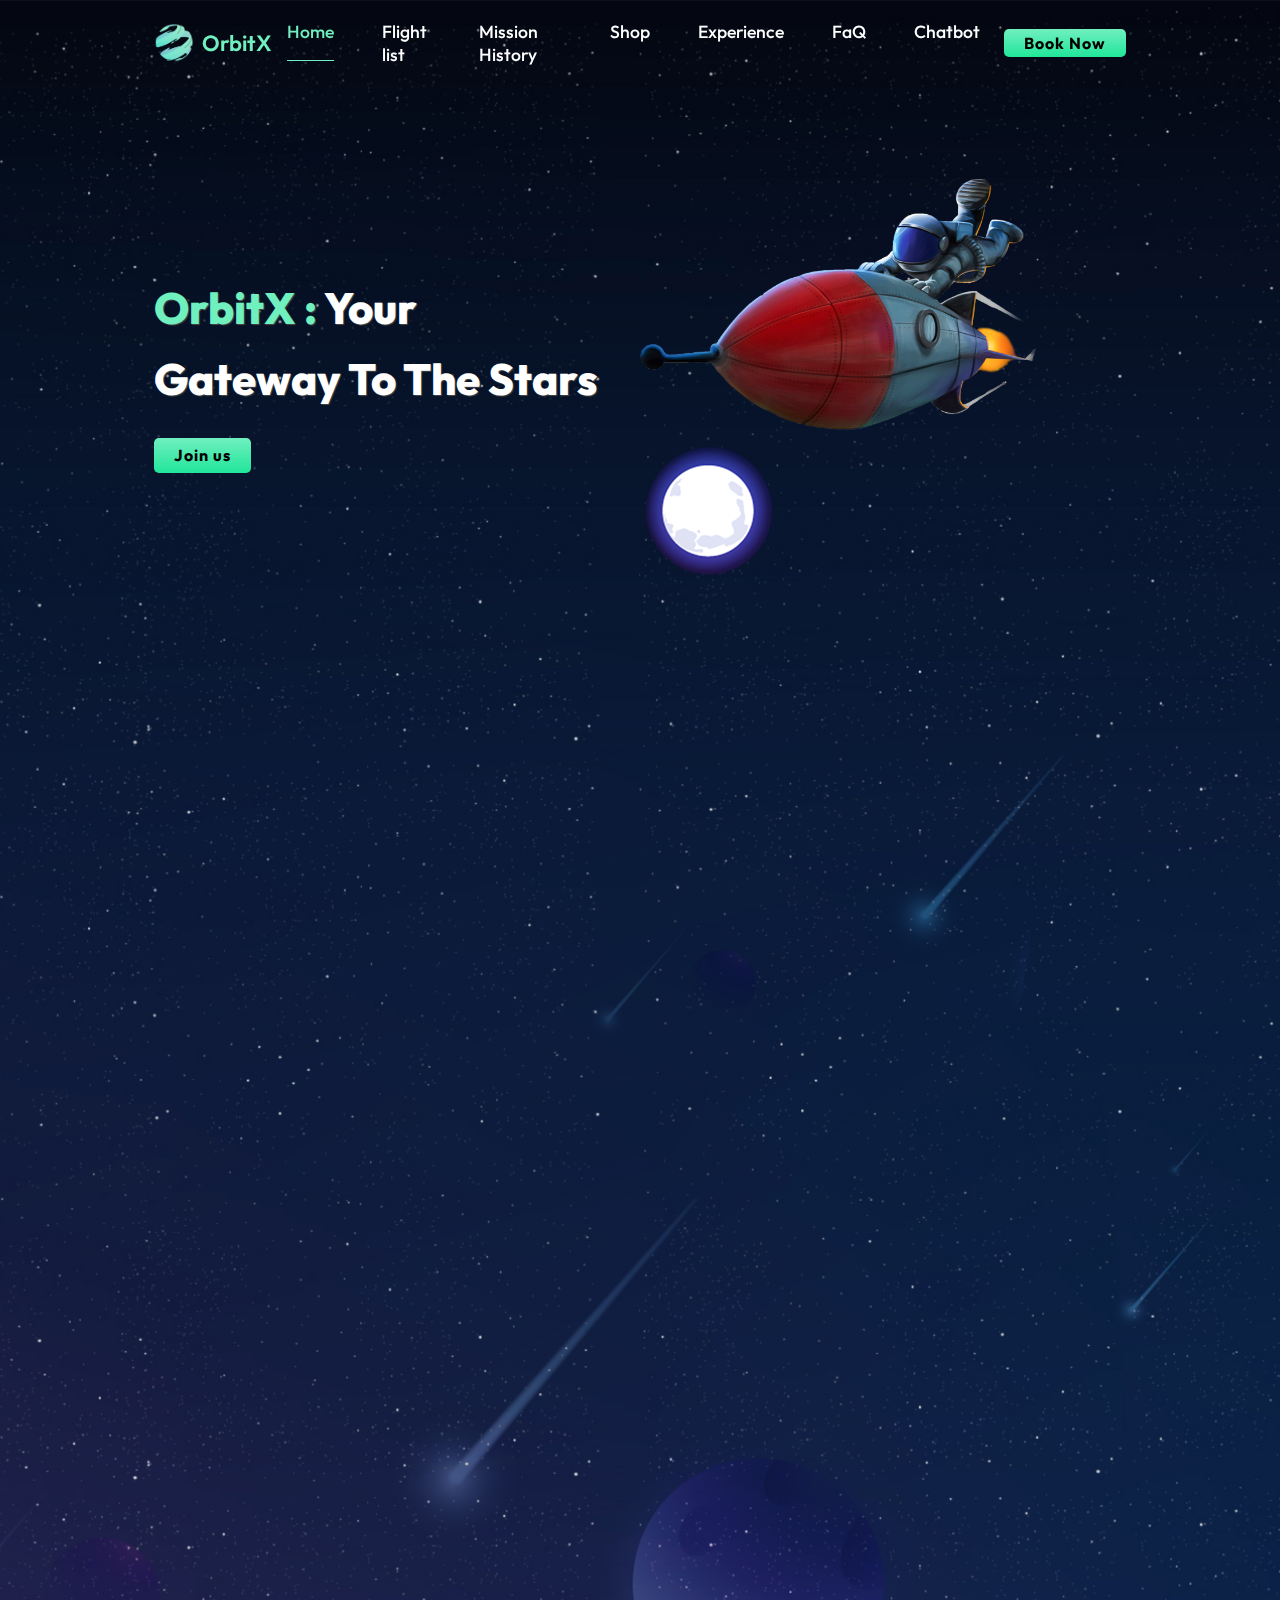
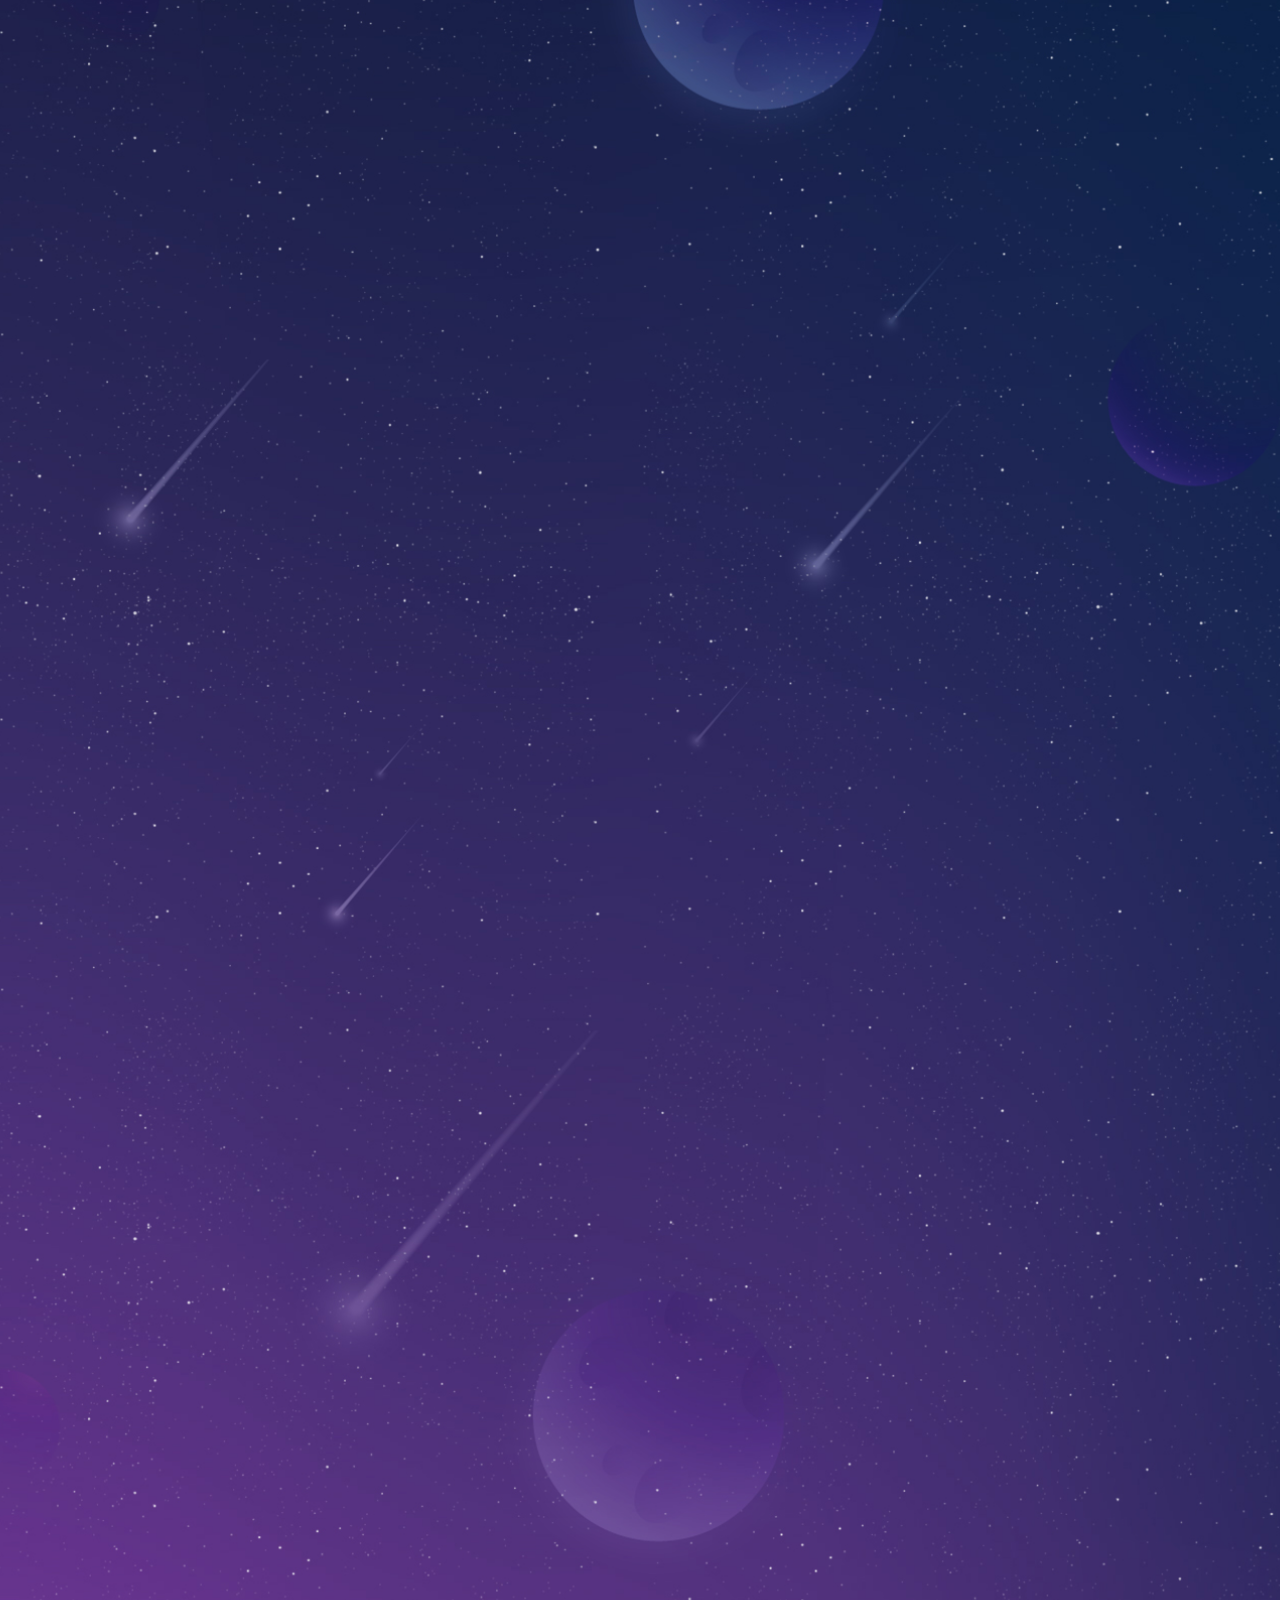
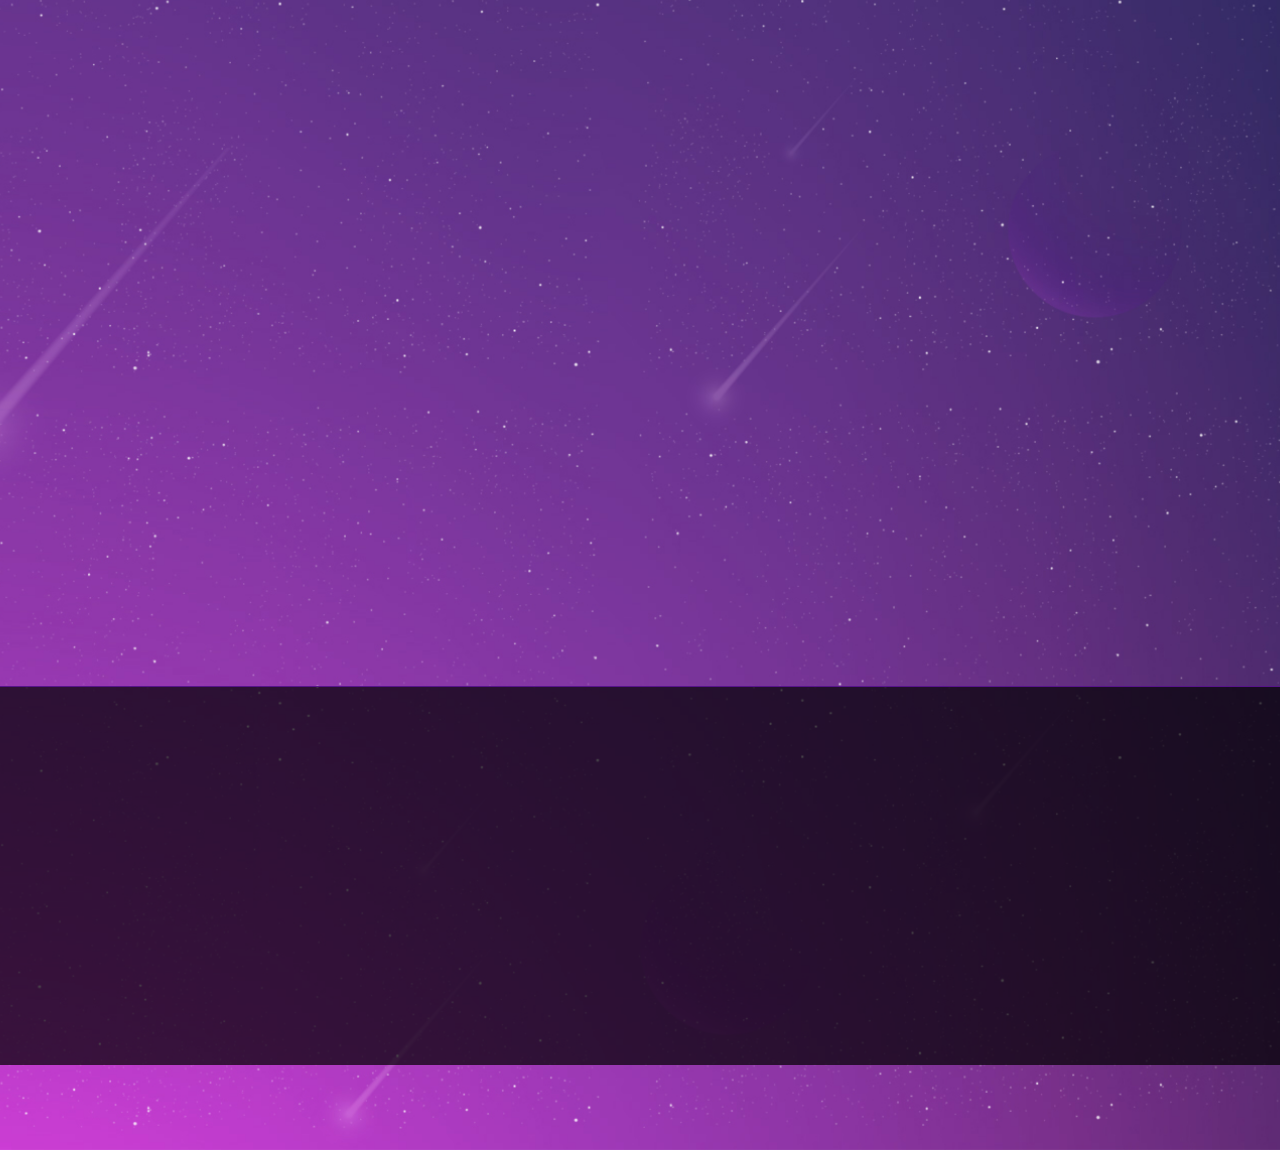
==== commit c30692a3: "Update index.html" ====
--- a/codex/index.html
+++ b/codex/index.html
@@ -12,7 +12,7 @@
 
 <body>
   <header>
-    <a href="#" class="logo"><img src="img/logo.png" alt="">Space Travel</a>
+    <a href="#" class="logo"><img src="img/logo.png" alt="">OrbitX</a>
     <ul class="navlist">
       <li class="liLink"><a href="#home" class="nav-item active">Home</a></li>
       <li class="lilink"><a href="#flight-list" class="nav-item">Flight list</a></li>
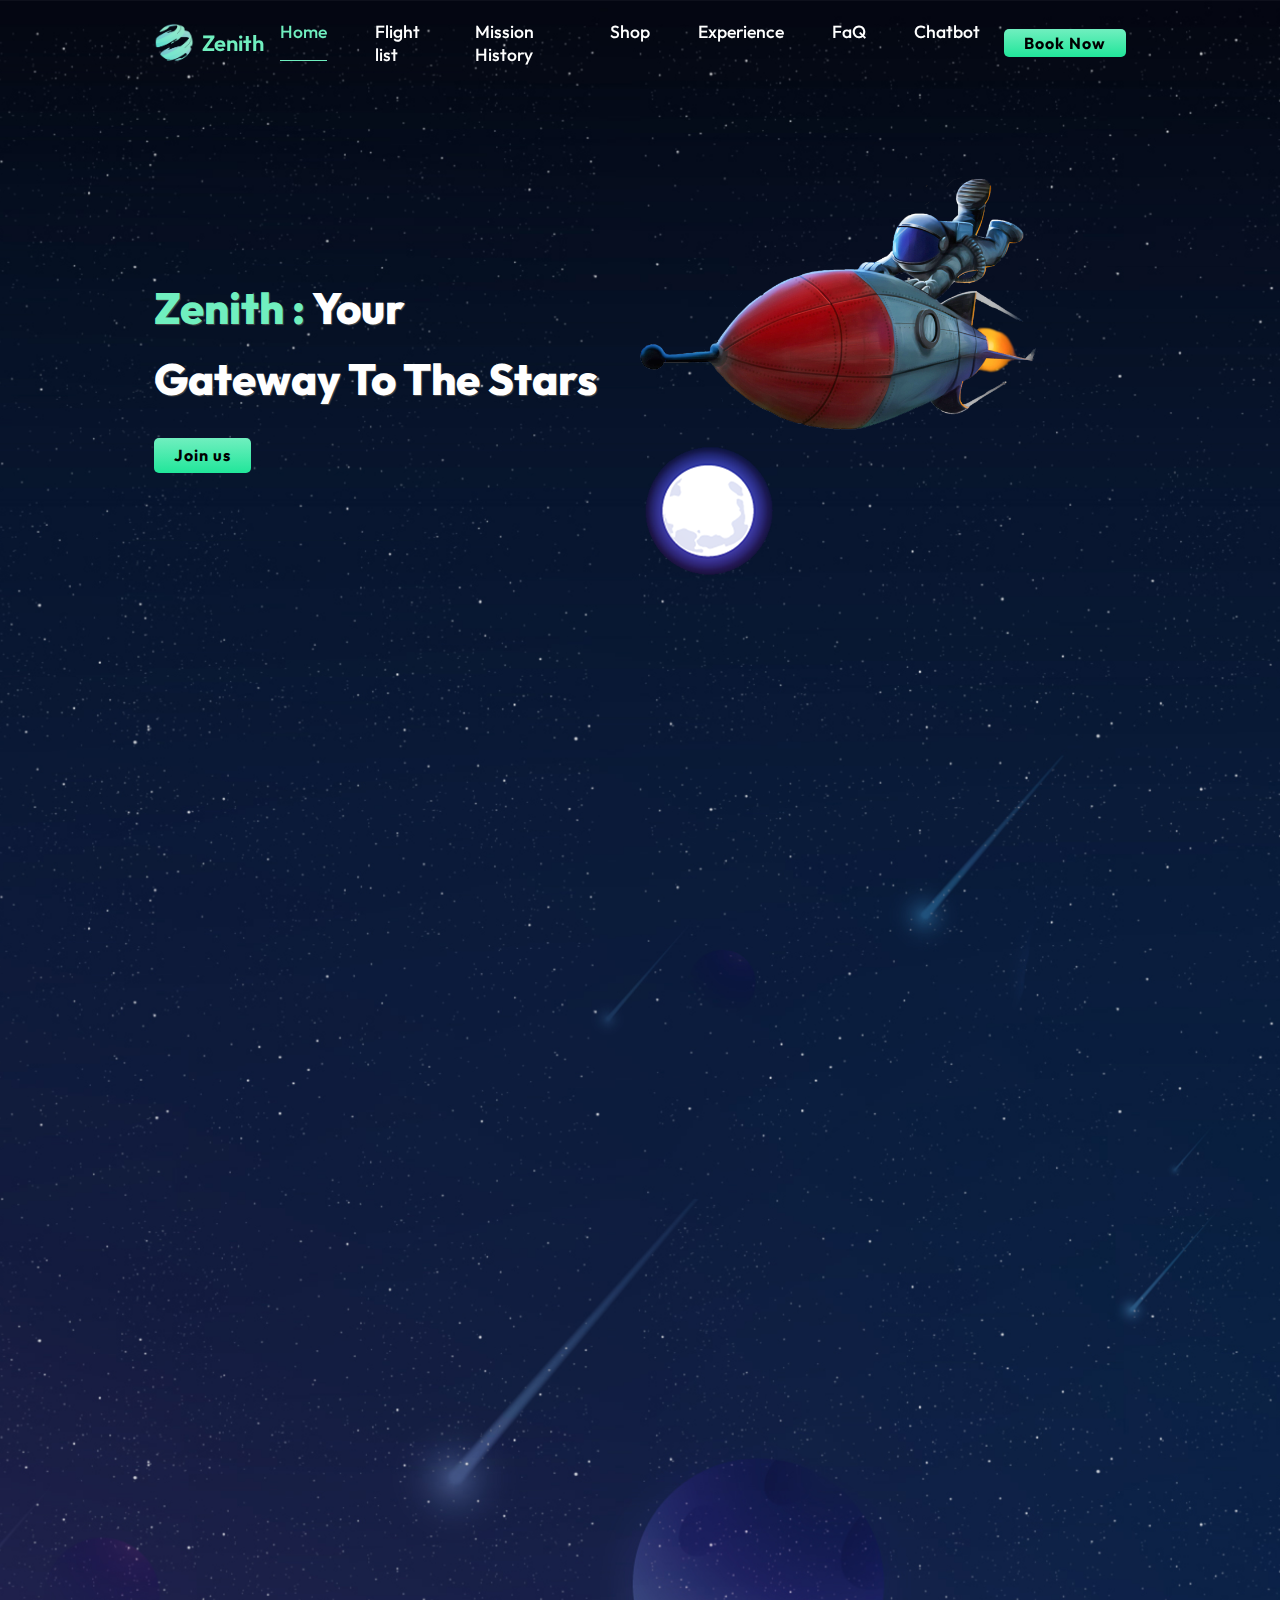
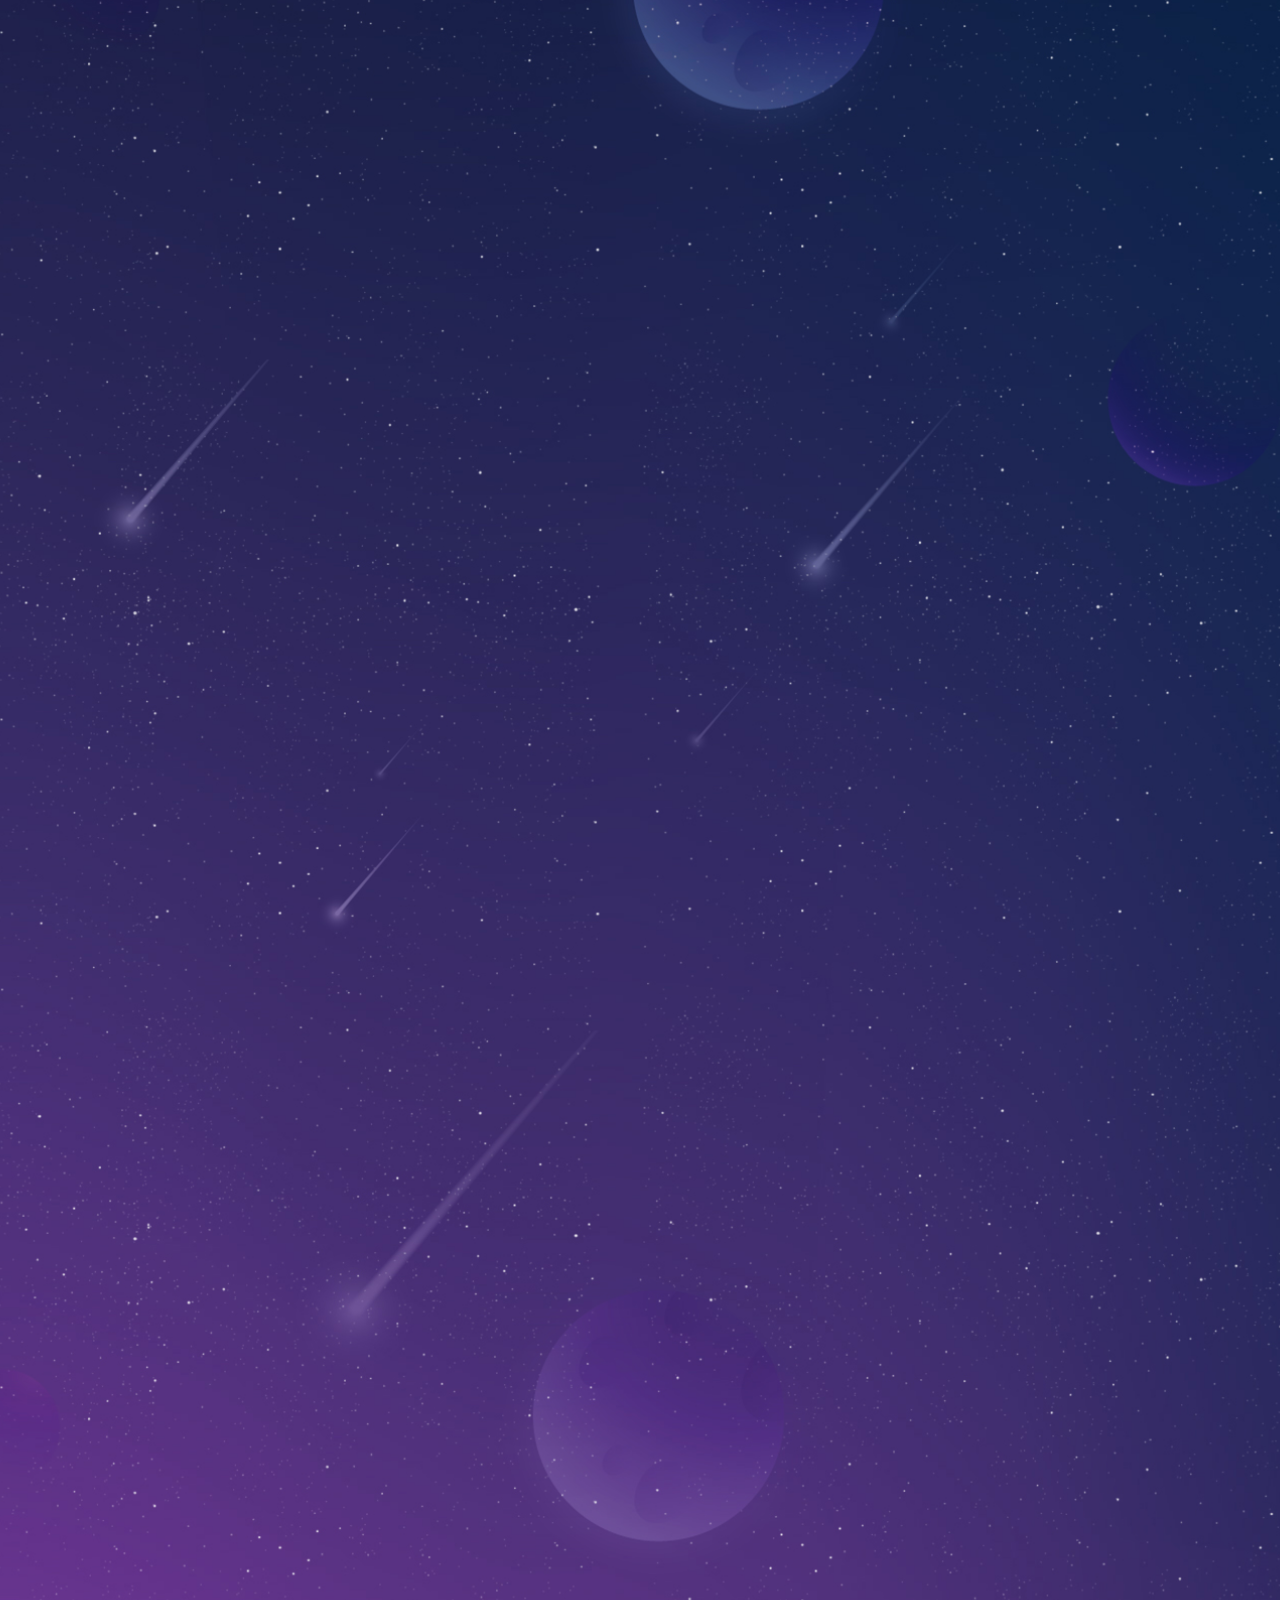
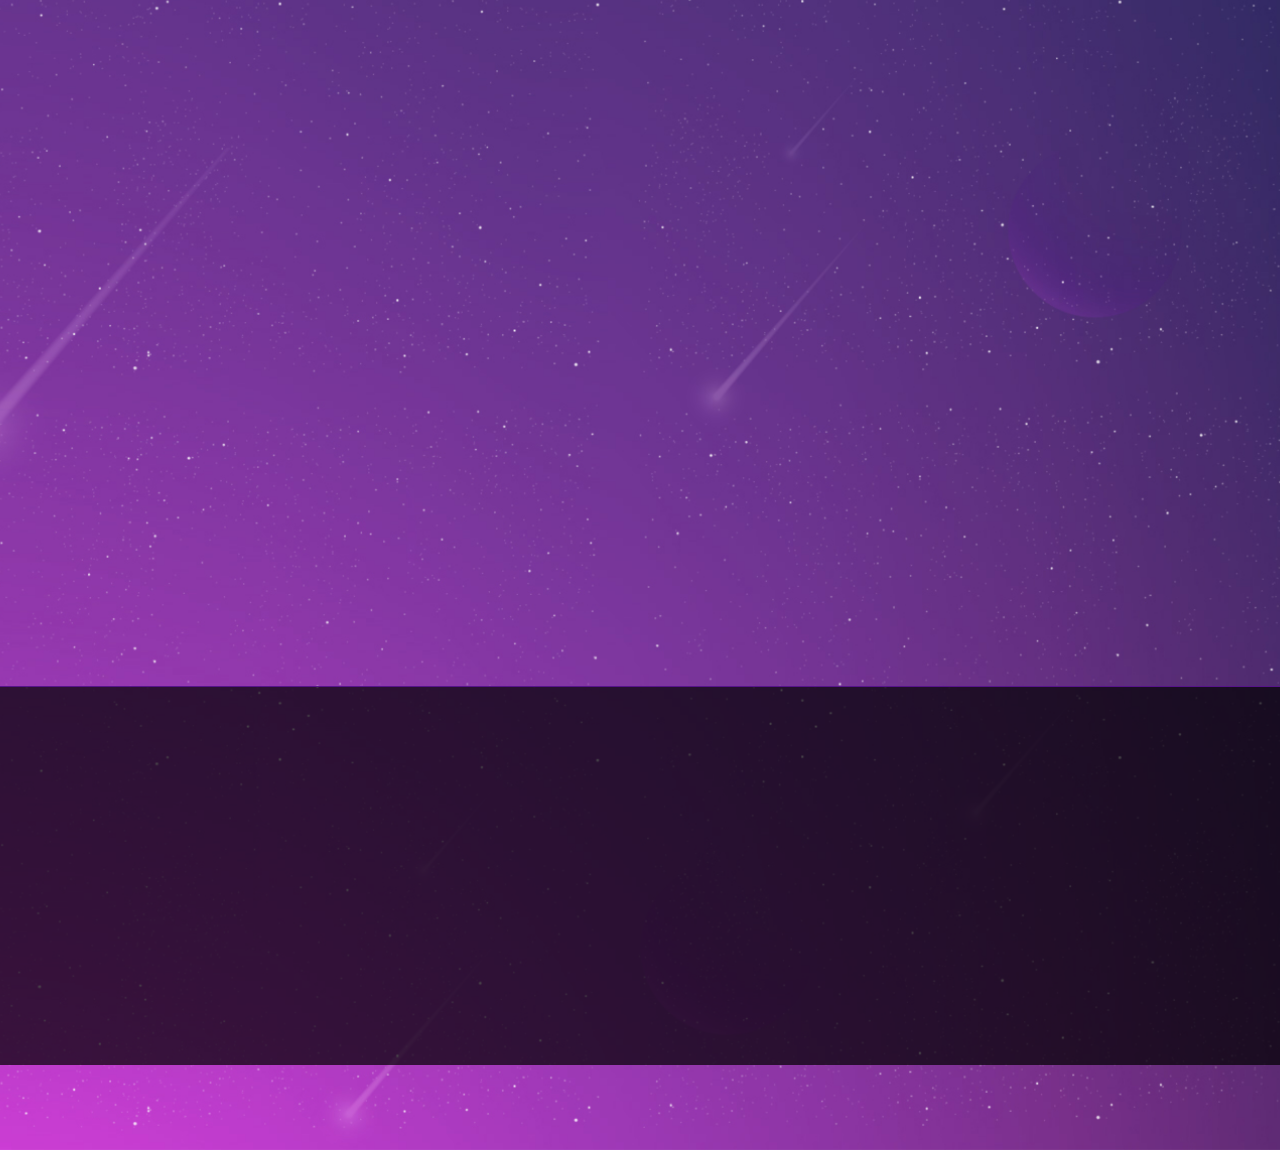
==== commit 40e08915: "Update index.html" ====
--- a/codex/index.html
+++ b/codex/index.html
@@ -4,7 +4,7 @@
 <head>
   <meta charset="UTF-8">
   <meta name="viewport" content="width=device-width, initial-scale=1.0">
-  <title>OrbitX</title>
+  <title>Zenith</title>
   <link rel="stylesheet" href="style.css">
   <!-- <link rel="stylesheet" href="faqcss.css"> -->
   <link href='https://unpkg.com/boxicons@2.1.4/css/boxicons.min.css' rel='stylesheet'>
@@ -12,7 +12,7 @@
 
 <body>
   <header>
-    <a href="#" class="logo"><img src="img/logo.png" alt="">OrbitX</a>
+    <a href="#" class="logo"><img src="img/logo.png" alt="">Zenith</a>
     <ul class="navlist">
       <li class="liLink"><a href="#home" class="nav-item active">Home</a></li>
       <li class="lilink"><a href="#flight-list" class="nav-item">Flight list</a></li>
@@ -31,7 +31,7 @@
 
   <section id="home" class="home">
     <div class="home-text scroll-left">
-      <h1><span>OrbitX : </span>Your</h1>
+      <h1><span>Zenith : </span>Your</h1>
       <h2>Gateway To The Stars</h2>
       <a href="form/form.html" class="marsBtn">Join us </a>
     </div>
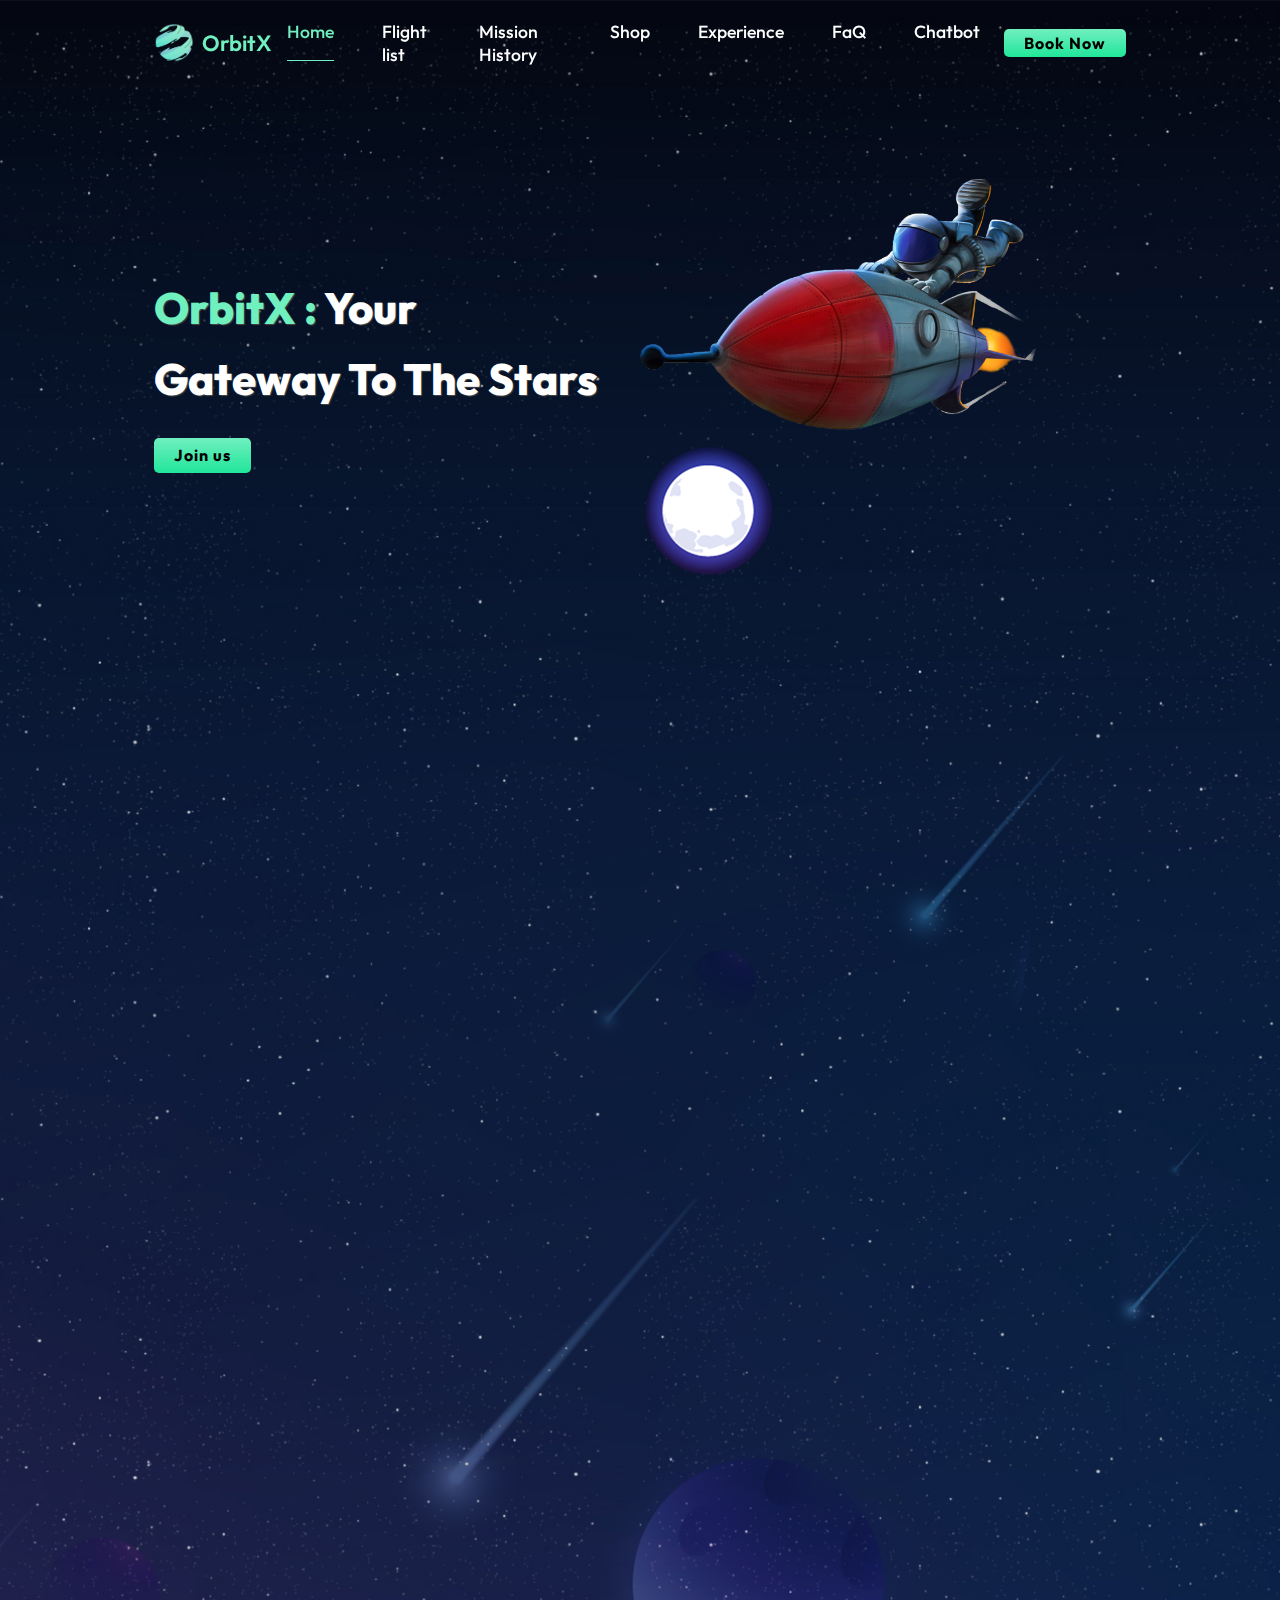
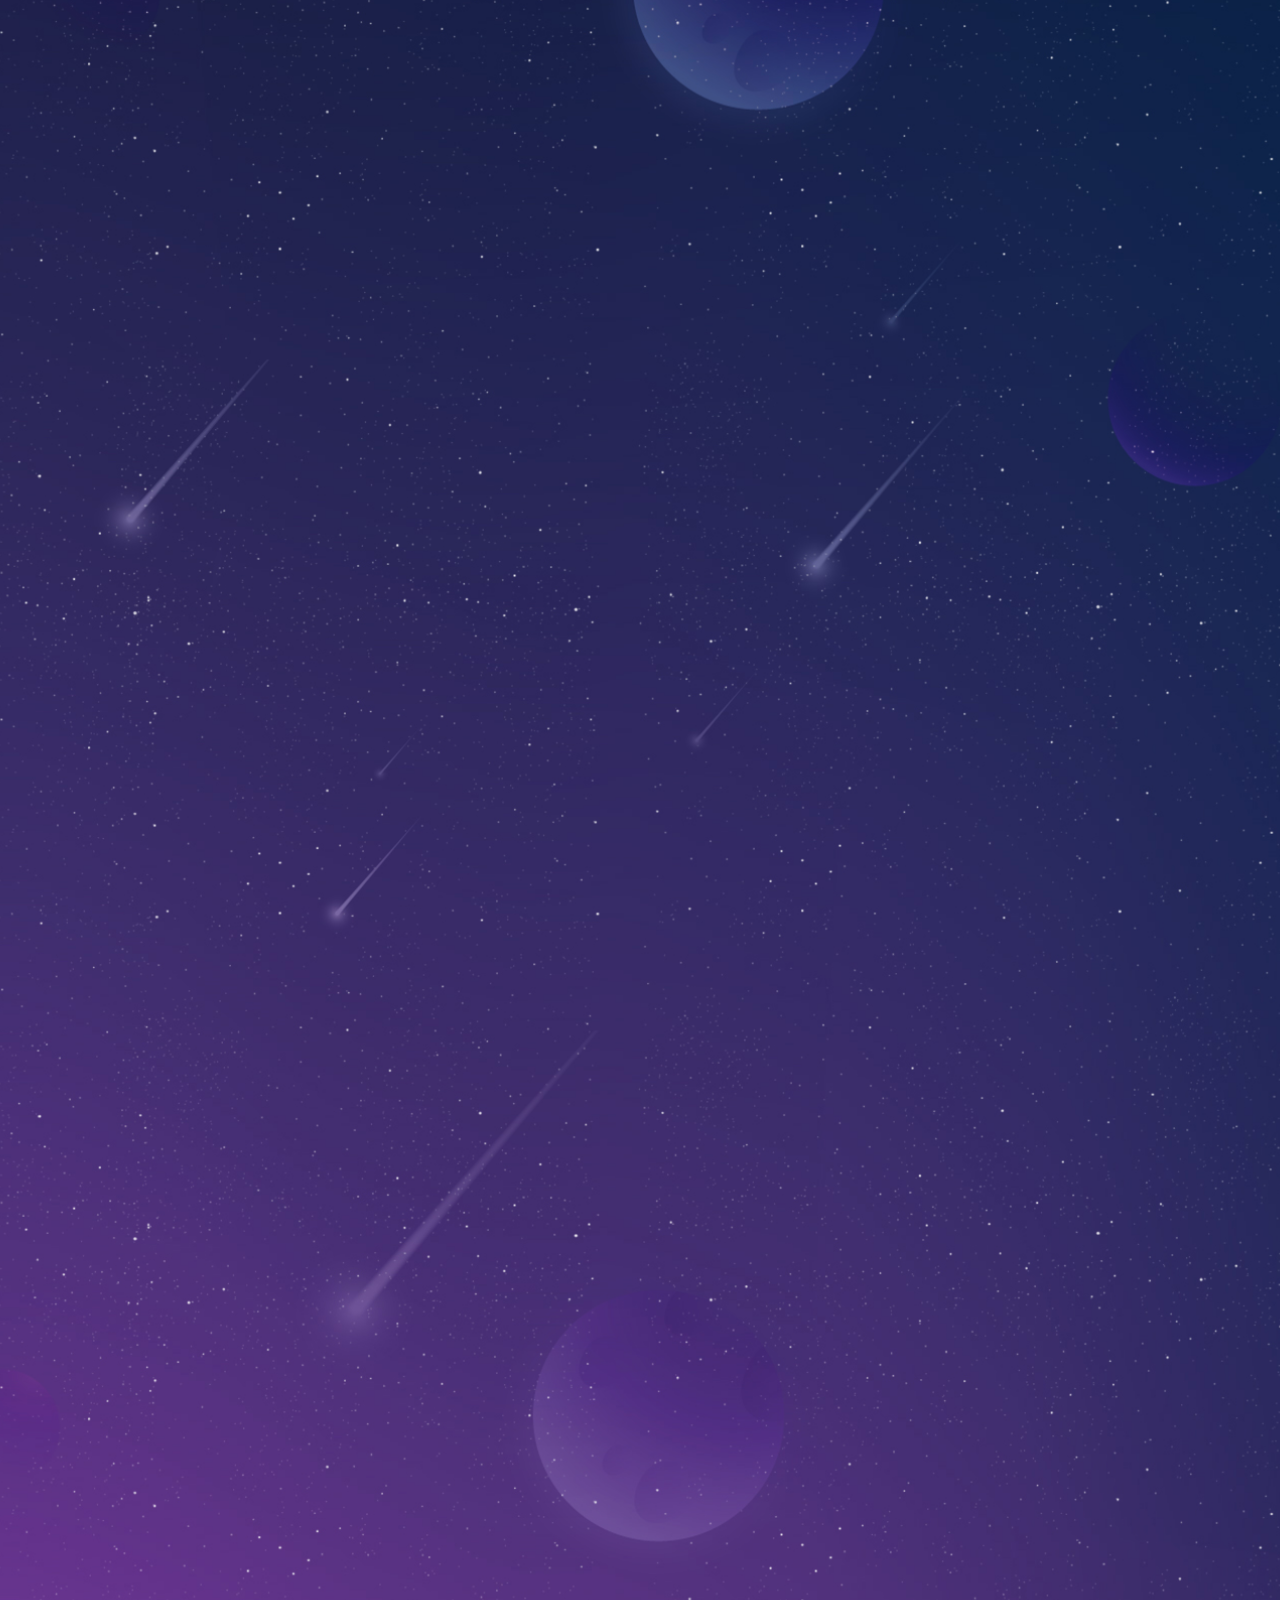
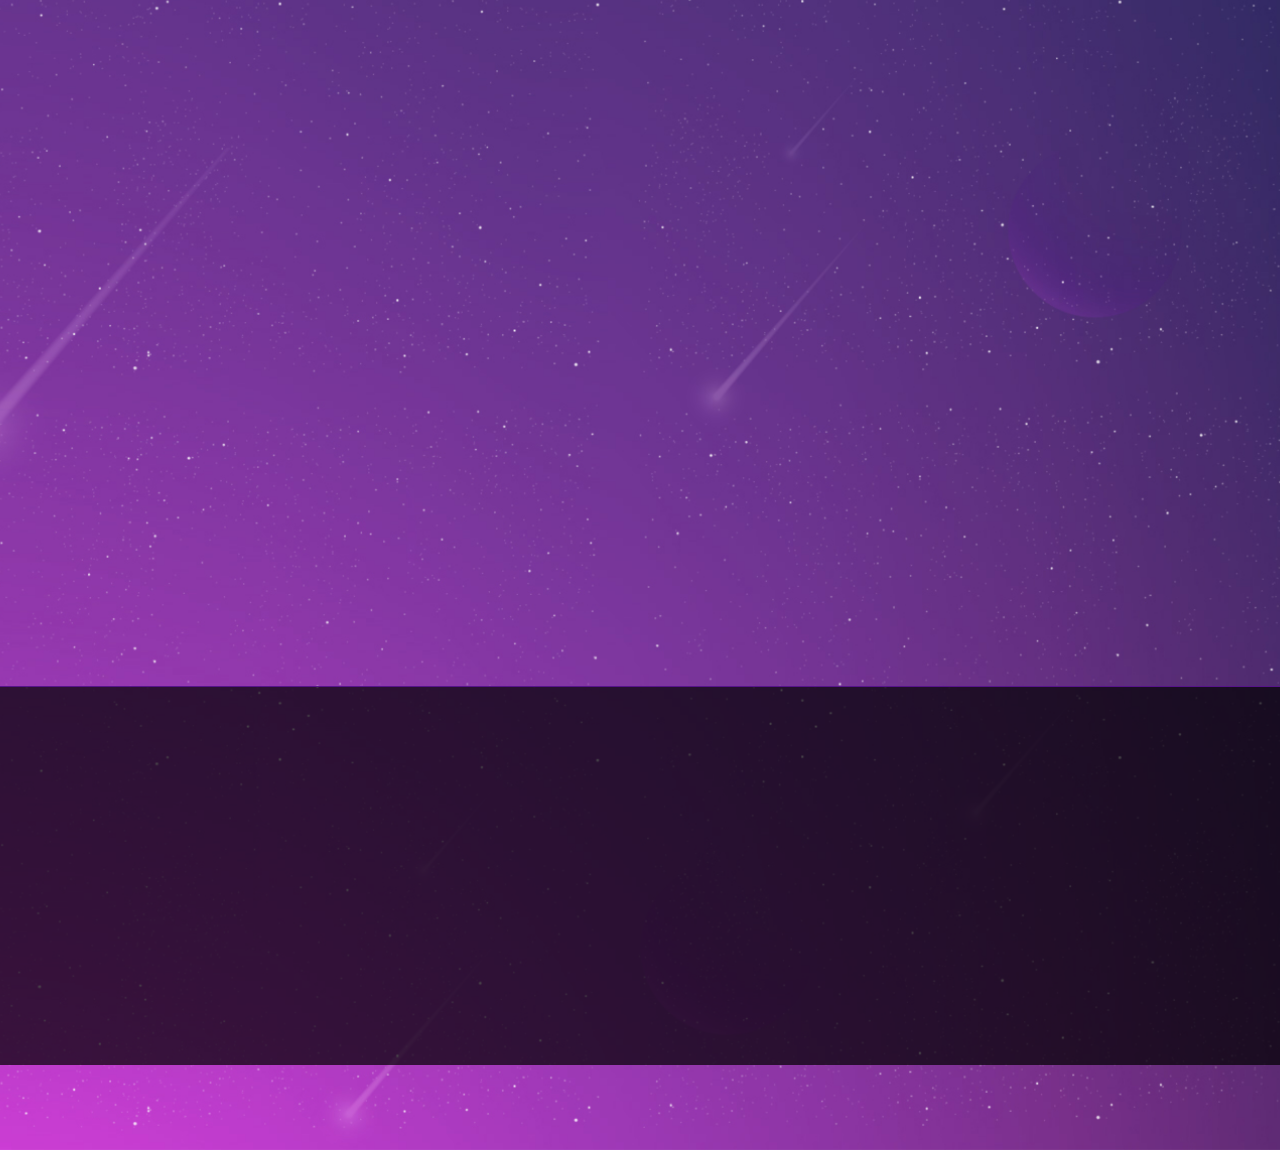
==== commit a4812a71: "Update index.html" ====
--- a/codex/index.html
+++ b/codex/index.html
@@ -4,7 +4,7 @@
 <head>
   <meta charset="UTF-8">
   <meta name="viewport" content="width=device-width, initial-scale=1.0">
-  <title>Zenith</title>
+  <title>OrbitX</title>
   <link rel="stylesheet" href="style.css">
   <!-- <link rel="stylesheet" href="faqcss.css"> -->
   <link href='https://unpkg.com/boxicons@2.1.4/css/boxicons.min.css' rel='stylesheet'>
@@ -12,7 +12,7 @@
 
 <body>
   <header>
-    <a href="#" class="logo"><img src="img/logo.png" alt="">Zenith</a>
+    <a href="#" class="logo"><img src="img/logo.png" alt="">OrbitX</a>
     <ul class="navlist">
       <li class="liLink"><a href="#home" class="nav-item active">Home</a></li>
       <li class="lilink"><a href="#flight-list" class="nav-item">Flight list</a></li>
@@ -31,7 +31,7 @@
 
   <section id="home" class="home">
     <div class="home-text scroll-left">
-      <h1><span>Zenith : </span>Your</h1>
+      <h1><span>OrbitX : </span>Your</h1>
       <h2>Gateway To The Stars</h2>
       <a href="form/form.html" class="marsBtn">Join us </a>
     </div>
